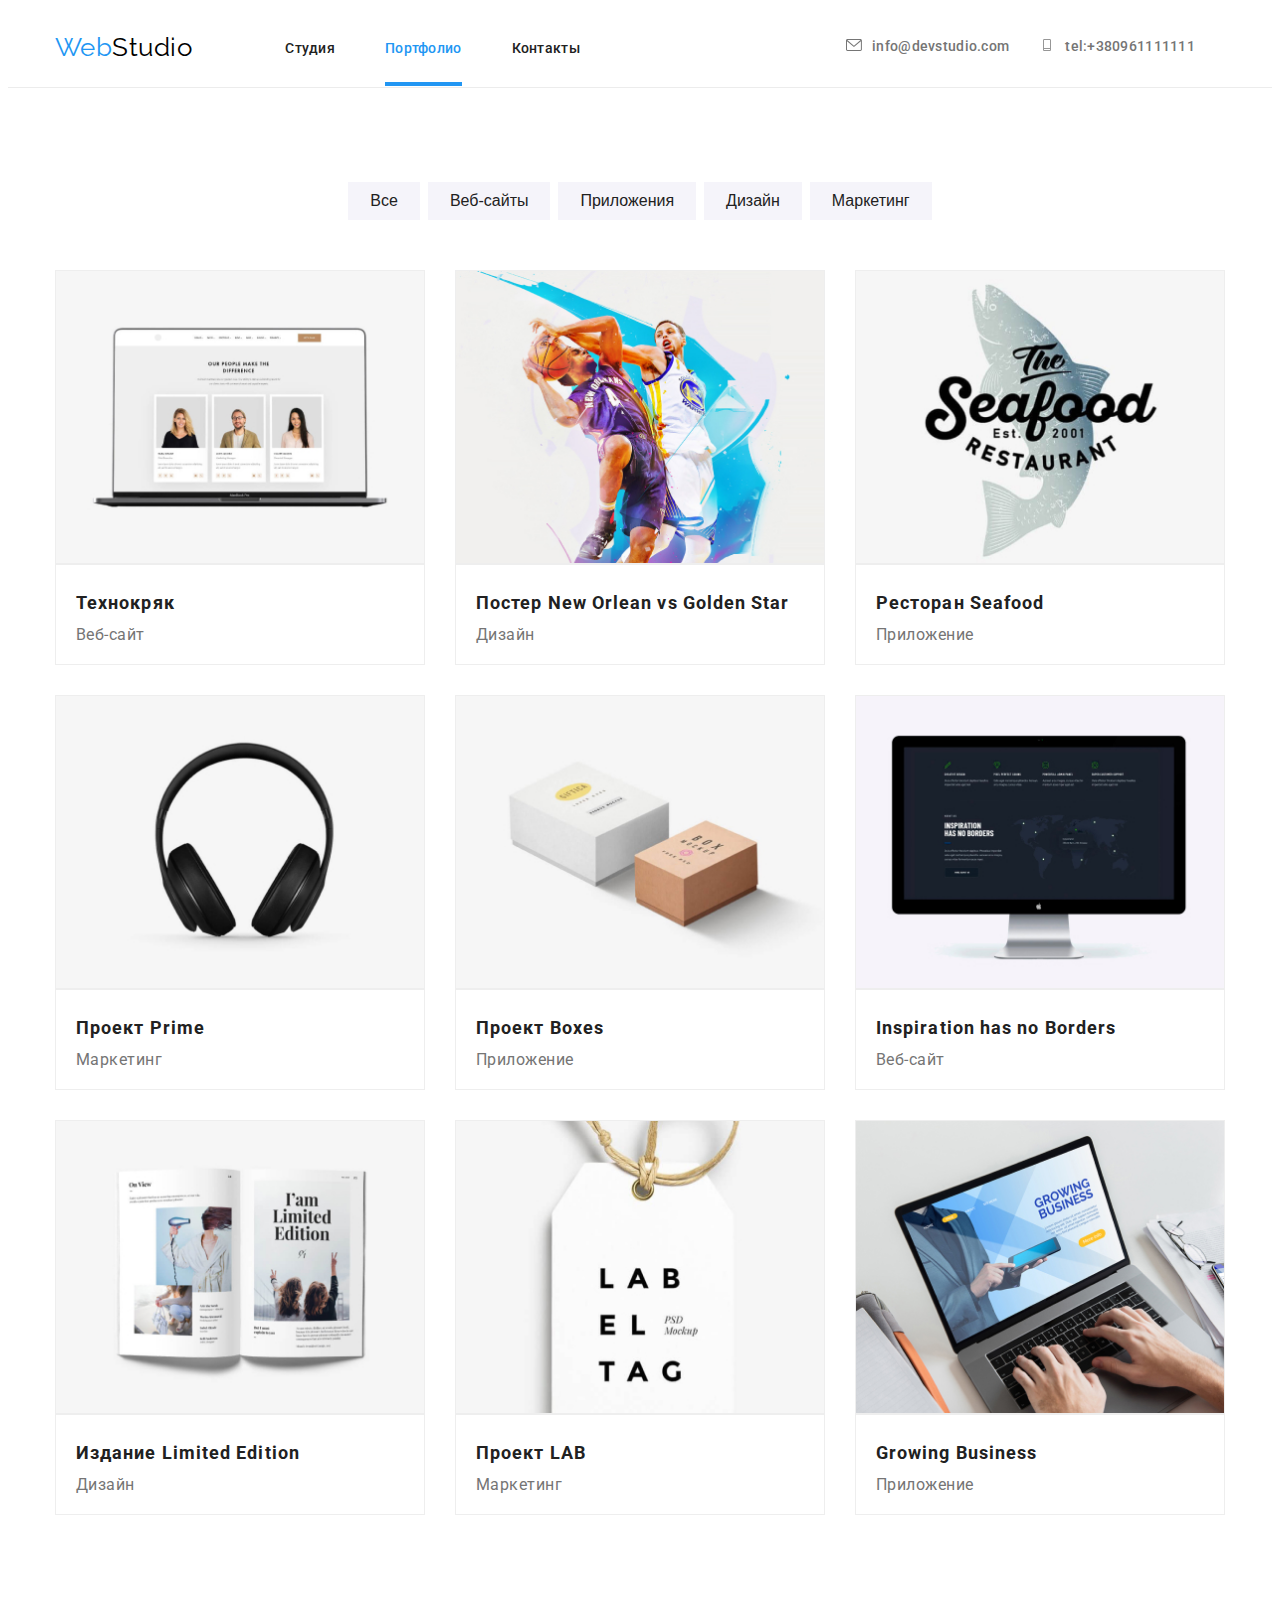
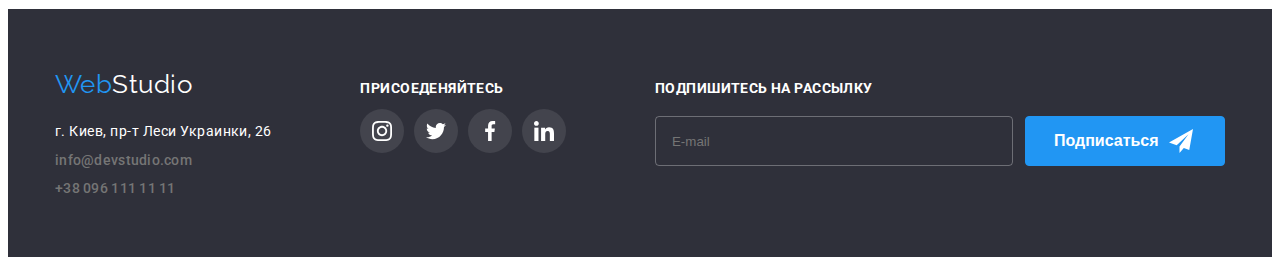
==== portfolio.html @ 486668b2 "1" ====
<!DOCTYPE html>
<html lang="en">
<head>
    <meta charset="UTF-8">
    <meta http-equiv="X-UA-Compatible" content="IE=edge">
    <meta name="viewport" content="width=device-width, initial-scale=1.0">
    <title>Document</title>
    <link href="https://fonts.googleapis.com/css2?family=Raleway:wght@700&family=Roboto:wght@400;500;700;900&display=swap" rel="stylesheet">
    <link rel="stylesheet" href="https://cdnjs.cloudflare.com/ajax/libs/modern-normalize/1.0.0/modern-normalize.min.css"
        integrity="sha512-ISS7cAi1PEhQ8jnbJpJZMd29NlhNj4AWYyLOSp2CE/CsHxTCu+r+t0D2yoJudVrd0/8fTVPUVDzY5Tvli75u/g=="
        crossorigin="anonymous" referrerpolicy="no-referrer"/>
    <link rel="stylesheet" href="./css/style.css">
    
</head>

<body>
    <!-- Шапка -->
    <header class="navigation border">
        <div class="container header-container">
            <nav class="menu-nav">
                <a href="" class="logo"><span class="logo-color">Web</span>Studio</a>
                <!-- Навигация сайта -->
                <ul class="site-nav">
                    <li class="menu-item"><a href="./index.html" class="menu-link ">Студия</a></li>
                    <li class="menu-item"><a href="" class="menu-link current">Портфолио</a></li>
                    <li class="menu-item"><a href="" class="menu-link">Контакты</a></li>
                </ul>
            </nav>
            <!-- Раздел Контактов -->
                <ul class="contacts">
                    <li class="contacts-list-item">
                        <a href="mailto:info@devstudio." class="contacts-list-link">
                            <svg class="contacts-list-icon">
                                <use href="./images/sprite.svg#icon-envelope"></use>
                            </svg>info@devstudio.com
                        </a>
                    </li>
                    <li class="contacts-list-item">
                        <a href="tel:+380961111111" class="contacts-list-link">
                            <svg class="contacts-list-icon">
                                <use href="./images/sprite.svg#icon-Vector"></use>
                            </svg>tel:+380961111111
                        </a>
                    </li>
                </ul>
        </div>
        
    </header>

<main>
    <!-- Фильтры -->
    <section class="portfolio">
        <div class="container">
            <ul class="btn-box">
                <li class="btn-item"><button class="button secondary" type="button">Все</button></li>
                <li class="btn-item"><button class="button secondary" type="button">Веб-сайты</button></li>
                <li class="btn-item"><button class="button secondary" type="button">Приложения</button></li>
                <li class="btn-item"><button class="button secondary" type="button">Дизайн</button></li>
                <li class="btn-item"><button class="button secondary" type="button">Маркетинг</button></li>
            </ul>

            <ul class="project">
                <li class="project-element">
                    <a href="#" class="project-list-link-wrapper">
                        <div class="project-list-img-wrapper">
                            <img class="project-img" src="./images/portfolio/screen.jpg" width="370" height="294" alt="Технокряк">
                            <p class="overlay">Технокряк это современная площадка распространения коронавируса. Компании используют эту платформу
                                для цифрового
                                шпионажа и атак на защищённые сервера конкурентов.</p>
                        </div>                        
                            </a>
                    <div class="portfolio-list">
                        <h3 class="project-list">Технокряк</h3>
                        <p class="filter">Веб-сайт</p>
                    </div>
                </li>

                <li class="project-element">
                    <a href="">
                        <img class="project-img" src="./images/portfolio/poster.jpg" width="370" height="294"
                            alt="Постер New Orlean vs Golden Star"></a>
                    <div class="portfolio-list">
                        <h3 class="project-list">Постер New Orlean vs Golden Star</h3>
                        <p class="filter">Дизайн</p>
                    </div>
                </li>

                <li class="project-element">
                    <a href="">
                        <img class="project-img" src="./images/portfolio/seafood.jpg" width="370" height="294"
                            alt="Ресторан Seafood"></a>
                    <div class="portfolio-list">
                        <h3 class="project-list">Ресторан Seafood</h3>
                        <p class="filter">Приложение</p>
                    </div>
                </li>

                <li class="project-element">
                    <a href="">
                        <img class="project-img" src="./images/portfolio/headphones.jpg" width="370" height="294"
                            alt="Проект Prime"></a>
                    <div class="portfolio-list">
                        <h3 class="project-list">Проект Prime</h3>
                        <p class="filter">Маркетинг</p>
                    </div>
                </li>

                <li class="project-element">
                    <a href="">
                        <img class="project-img" src="./images/portfolio/boxes.jpg" width="370" height="294"
                            alt="Проект Boxes"></a>
                    <div class="portfolio-list">
                        <h3 class="project-list">Проект Boxes</h3>
                        <p class="filter">Приложение</p>
                    </div>
                </li>

                <li class="project-element">
                    <a href="">
                        <img class="project-img" src="./images/portfolio/borders-screen.jpg" width="370" height="294"
                            alt="Inspiration has no Borders"></a>
                    <div class="portfolio-list">
                        <h3 class="project-list">Inspiration has no Borders</h3>
                        <p class="filter">Веб-сайт</p>
                    </div>
                </li>

                <li class="project-element">
                    <a href="">
                        <img class="project-img" src="./images/portfolio/book.jpg" width="370" height="294"
                            alt="Издание Limited Edition"></a>
                    <div class="portfolio-list">
                        <h3 class="project-list">Издание Limited Edition</h3>
                        <p class="filter">Дизайн</p>
                    </div>
                </li>

                <li class="project-element">
                    <a href="">
                        <img class="project-img" src="./images/portfolio/label-tag.jpg" width="370" height="294"
                            alt="Проект LAB"></a>
                    <div class="portfolio-list">
                        <h3 class="project-list">Проект LAB</h3>
                        <p class="filter">Маркетинг</p>
                    </div>
                </li>

                <li class="project-element">
                    <a href="">
                        <img class="project-img" src="./images/portfolio/notebook.jpg" width="370" height="294"
                            alt="Growing Business"></a>
                    <div class="portfolio-list">
                        <h3 class="project-list">Growing Business</h3>
                        <p class="filter">Приложение</p>
                    </div>
                </li>

            </ul>
        </div>
    </section>
</main>

    <!-- Футер -->
    <footer class="bgc-footer">
        <div class="container soc-footer">
            <div left-footer>
                <a href="" class="logo-footer"><span class="logo-color">Web</span>Studio</a>
                <address class="adress">г. Киев, пр-т Леси Украинки, 26</address>
                <ul>
                    <li><a class="footer-mail" href="mailto:info@devstudio.com">info@devstudio.com</a></li>
                    <li><a class="footer-tel" href="tel:+380961111111">+38 096 111 11 11</a></li>
                </ul>
            </div>
    
            <div class="right-footer">
                <h3 class="footer-social">Присоеденяйтесь</h3>
                <ul class="footer-list">
                    <li class="footer-list-item">
                        <a href="" class="footer-list-link">
                            <svg class="footer-list-icon">
                                <use href="./images/sprite.svg#icon-instagram-2"></use>
                            </svg>
                        </a>
                    </li>
                    <li class="footer-list-item">
                        <a href="" class="footer-list-link">
                            <svg class="footer-list-icon">
                                <use href="./images/sprite.svg#icon-twitter-1"></use>
                            </svg>
                        </a>
                    </li>
                    <li class="footer-list-item">
                        <a href="" class="footer-list-link">
                            <svg class="footer-list-icon">
                                <use href="./images/sprite.svg#icon-facebook-1"></use>
                            </svg>
                        </a>
                    </li>
                    <li class="footer-list-item">
                        <a href="" class="footer-list-link">
                            <svg class="footer-list-icon">
                                <use href="./images/sprite.svg#icon-linkedin-1"></use>
                            </svg>
                        </a>
                    </li>
                </ul>
            </div>
            <div class="subscribe">
                <p class="subscribe-title">Подпишитесь на рассылку</p>
                <form class="subscribe-form">
                    <label for="">
                        <input class="subscribe-mail-field" type="email" name="email" placeholder="E-mail" />
                    </label>
                    <button class="subscribe-mail-button" type="submit">
                        <span class="subscribe-mail-button-text">Подписаться</span><svg class="subscribe-mail-button-ico" width="24"
                            height="24">
                            <use href="./images/sprite.svg#icon-twitter"></use>
                        </svg>
                    </button>
                </form>
            </div>
        </div>
    </footer>

</body>

</html>
---- css/style.css ----
:root {
  --primary-text-color: #757575;
  --title-text-color: #212121;
  --accent-color: #2196f3;
  --primary-white-color: #ffffff;
  --primary-bgc-color: #f5f4fa;
  --dark-bg-color: #2f303a;
}
/* вторичный цвет боди #F5F4FA */

*,
*:before,
*:after {
  box-sizing: border-box;
}

h1,
h2,
h3,
h4,
h5,
h6,
p {
  margin-top: 0;
  margin-bottom: 0;
}

body {
  background-color: #ffffff;
  color: var(--primary-text-color);
  font-family: roboto, sans-serif;
  letter-spacing: 0.03em;
}
ul {
  list-style: none;
  margin-top: 0;
  margin-bottom: 0;
  padding-left: 0;
}

img {
  display: block;
}

.visually-hidden {
  position: absolute !important;
  clip: rect(1px 1px 1px 1px);
  clip: rect(1px 1px 1px 1px);
  padding: 0 !important;
  border: 0 !important;
  height: 0 !important;
  width: 0 !important;
  overflow: hidden;
}

.list {
  list-style: none;
}

.container {
  width: 1200px;
  margin: 0 auto;
  padding-left: 15px;
  padding-right: 15px;
}

/* ==========L O G O========== */
.logo {
  color: #000000;
  font-family: raleway, cursive;
  font-size: 26px;
  line-height: 1.19;
  text-decoration: none;
  margin-right: 93px;
}
.logo-color {
  color: var(--accent-color);
}

/* ==========SITE - NAV========== */
.site-nav .menu-link {
  color: var(--title-text-color);
  font-weight: 500;
  font-size: 14px;
  line-height: 1.14;
  letter-spacing: 0.02em;
  text-decoration: none;
  transition: color 250ms linear;
}
.site-nav .menu-link.current {
  color: var(--accent-color);
  position: relative;
}
.site-nav .menu-link.current:before {
  content: "";
  position: absolute;
  width: 100%;
  height: 4px;
  background-color: var(--accent-color);
  bottom: -30px;
}

.navigation {
  padding-top: 24px;
  padding-bottom: 24px;
}
.header-container {
  display: flex;
  align-items: center;
}

.menu-nav {
  display: flex;
  align-items: center;
}

.menu-item:not(:last-child) {
  margin-right: 50px;
}

.site-nav {
  display: flex;
  align-items: center;
}

.site-nav .menu-link:hover,
.site-nav .menu-link:focus,
.site-nav .menu-link:active {
  color: var(--accent-color);
  letter-spacing: 0.02em;
}

.site-nav .menu-link.current {
  color: var(--accent-color);
}

/* ==========C O N T A C T S - l I S T========== */
.contacts {
  display: flex;
  margin-left: auto;
}
.border {
  border-bottom: 1px solid #ececec;
}

.contacts-list-icon {
  width: 16px;
  height: 12px;
  fill: #757575;
  margin-right: 10px;
}
.contacts-list-item {
  display: flex;
  margin-right: 30px;
}

.contacts-list-link {
  color: var(--primary-text-color);
  font-weight: 500;
  font-size: 14px;
  line-height: 1.14;
  letter-spacing: 0.02em;
  text-decoration: none;
  justify-content: center;
  align-items: center;
  transition: color 250ms linear;
}

.contacts-list-link:hover,
.contacts-list-link:focus {
  color: var(--accent-color);
}

.contacts-list-link:hover .contacts-list-icon,
.contacts-list-link:focus .contacts-list-icon {
  fill: var(--accent-color);
}

.header-tel {
  color: var(--primary-text-color);
  font-weight: 500;
  font-size: 14px;
  line-height: 1.14;
  letter-spacing: 0.02em;
  text-decoration: none;
}

.header-mail {
  color: var(--primary-text-color);
  font-weight: 500;
  font-size: 14px;
  line-height: 1.14;
  letter-spacing: 0.02em;
  margin-right: 50px;
  text-decoration: none;
}

.header-mail:hover,
.header-mail:focus {
  color: var(--accent-color);
}

.header-tel:hover,
.header-tel:focus {
  color: var(--accent-color);
}

/* ==========H E R O========== */
.hero {
  background-color: #2f303a;
  background-image: linear-gradient(
      rgba(47, 48, 58, 0.4),
      rgba(47, 48, 58, 0.4)
    ),
    url(../images/hero.jpg);
  background-repeat: no-repeat;
  background-position: center;
  padding-top: 200px;
  padding-bottom: 200px;
}

.hero-title {
  color: var(--primary-white-color);
  font-style: normal;
  font-weight: 900;
  font-size: 44px;
  line-height: 1.36;
  text-align: center;
  letter-spacing: 0.06em;
  text-transform: uppercase;
  width: 696px;
  align-items: center;
  margin: 0 auto;
}

/* ==========FEATURES - LIST========== */
.features-item {
  color: var(--title-text-color);
  font-weight: 700;
  font-size: 14px;
  line-height: 1.14;
  text-transform: uppercase;
}
.features {
  padding-top: 94px;
  padding-bottom: 94px;
}
.features-p {
  font-style: normal;
  font-weight: normal;
  font-size: 14px;
  line-height: 24px;
  width: 270px;
  height: 75px;
  padding-top: 10px;
}

.features-list-icon {
  width: 70px;
  height: 70px;
}
.features-bgc {
  width: 100%;
  height: 120px;
  background-color: #f5f4fa;
  display: flex;
  justify-content: center;
  align-items: center;
  margin-bottom: 30px;
}

.features-list {
  display: flex;
  flex-wrap: wrap;
}
.features-list .item {
  width: 270px;
}

.features-list .item:not(:last-child) {
  margin-right: 30px;
}

/* ==========SECTION - TITLE========== */
.section-title {
  color: var(--title-text-color);
  font-weight: bold;
  font-size: 36px;
  line-height: 1.16;
  text-align: center;
  margin-bottom: 50px;
}
.section {
  padding-bottom: 94px;
}

.img-item {
  display: flex;
  flex-wrap: wrap;
}

.img-list:not(:last-child) {
  margin-right: 30px;
}

.section-overlay {
  position: absolute;
  bottom: 0;
  left: 0;
  width: 100%;
  height: 70px;
  font-weight: bold;
  font-size: 14px;
  line-height: 16px;
  text-align: center;
  letter-spacing: 0.03em;
  text-transform: uppercase;
  background-color: rgba(47, 48, 58, 0.8);
  color: var(--primary-white-color);
  display: flex;
  align-items: center;
  justify-content: center;
}
.activity-list-item {
  position: relative;
  display: flex;
  flex-wrap: wrap;
}
.activity-list-item:not(:last-child) {
  margin-right: 30px;
}

/* ==========TEAM - LIST========== */
.team-list {
  color: var(--title-text-color);
  font-weight: 500;
  font-size: 16px;
  line-height: 1.2;
  text-align: center;
  margin-top: 30px;
  margin-bottom: 10px;
}
.team-list-bgc {
  display: block;
  background-color: #fff;
  border: solid 1px var(--primary-white-color);
  width: 270px;
  padding: 0 auto;
  box-shadow: 0px 1px 3px rgba(0, 0, 0, 0.12), 0px 1px 1px rgba(0, 0, 0, 0.14),
    0px 2px 1px rgba(0, 0, 0, 0.2);
}

.team-works {
  background-color: #f5f4fa;
  padding-top: 94px;
  padding-bottom: 94px;
}

.social-list {
  display: flex;
  justify-content: space-between;
  max-width: 206px;
  margin-left: 32px;
  margin-right: 32px;
  margin-bottom: 30px;
}
.social-list-link {
  display: flex;
  justify-content: center;
  align-items: center;
  width: 44px;
  height: 44px;
  border-radius: 50%;
  background-color: #fff;
  transition: background-color 250ms linear, color 250ms linear;
}
.social-list-link:hover,
.social-list-link:focus {
  background-color: var(--accent-color);
}
.social-list-link:hover .social-list-icon,
.social-list-link:focus .social-list-icon {
  fill: var(--primary-white-color);
}

.social-list-icon {
  width: 20px;
  height: 20px;
  fill: #afb1b8;
  transition: fill 250ms linear;
}

.section-item {
  display: flex;
  flex-wrap: wrap;
}
.section-img:not(:last-child) {
  margin-right: 30px;
}

.team-list .specialty {
  font-weight: 400;
  font-size: 16px;
  line-height: 1.2;
}
.specialty {
  text-align: center;
  margin-bottom: 16px;
}

/* ==========PROJECT-LIST========== */

.project-list {
  color: var(--title-text-color);
  font-weight: 700;
  font-size: 18px;
  line-height: 2;
  letter-spacing: 0.06em;
  margin-bottom: 4px;
}

.overlay {
  position: absolute;
  top: 0;
  left: 0;
  width: 100%;
  height: 100%;
  font-size: 18px;
  line-height: 28px;
  letter-spacing: 0.03em;
  overflow: auto;
  transform: translateY(100%);
  padding-top: 63px;
  padding-bottom: 63px;
  padding-left: 24px;
  padding-right: 24px;
  background-color: rgba(33, 150, 243, 0.9);
  color: var(--primary-white-color);

  transition: transform 250ms linear;
}

.project-list-img-wrapper {
  position: relative;
  overflow: hidden;
}
.project-list-link-wrapper:hover .overlay,
.project-list-link-wrapper:focus .overlay {
  transform: translateY(0%);
}

.portfolio {
  padding-top: 94px;
  padding-bottom: 94px;
}

.portfolio-list {
  padding: 20px;
  border: solid 1px #eeeeee;
}

.project {
  display: flex;
  flex-wrap: wrap;
  margin-top: -30px;
}
.project-img {
  background: #ffffff;
  border: 1px solid #eeeeee;
  box-sizing: border-box;
}

.project-img:hover,
.project-img:focus {
  box-shadow: 0px 1px 1px rgba(0, 0, 0, 0.12), 0px 4px 4px rgba(0, 0, 0, 0.06),
    1px 4px 6px rgba(0, 0, 0, 0.16);
}

.project-element {
  width: 370px;
  margin-right: 30px;
  margin-top: 30px;
}
.project-element:nth-child(3n) {
  margin-right: 0;
}

/* ==========B U T T O N========== */

.button.primary {
  color: var(--primary-white-color);
  background-color: var(--accent-color);
  font-weight: 700;
  font-size: 16px;
  line-height: 1.87;
  letter-spacing: 0.06em;
  width: 200px;
  height: 50px;
  margin-top: 30px;
  margin-left: 500px;
}
.button.secondary {
  color: var(--title-text-color);
  background-color: #f5f4fa;
  font-weight: 500;
  font-size: 16px;
  line-height: 1.62;
  border: solid 0;
  padding-top: 6px;
  padding-bottom: 6px;
  padding-right: 22px;
  padding-left: 22px;
}
.btn-box {
  display: flex;
  justify-content: center;
  margin-bottom: 50px;
}
.btn-item:not(:last-child) {
  margin-right: 8px;
}

.button.secondary:hover,
.button.secondary:focus {
  background-color: var(--accent-color);
  color: var(--primary-white-color);
}
button {
  cursor: pointer;
}
/* ==========A D R E S S========== */
.adress {
  color: #ffffff;
  font-family: Roboto;
  font-style: normal;
  font-weight: 400;
  font-size: 14px;
  line-height: 1.71;
  margin-top: 20px;
  margin-bottom: 9px;
}

/* ==========ПОСТОЯННЫЕ КЛИЕНТЫ========== */
.customers {
  padding-top: 94px;
  padding-bottom: 94px;
}
.customers-list-icon {
  width: 106px;
  height: 60px;
  fill: #afb1b8;
}
.customers-list-link:hover .customers-list-icon,
.customers-list-link:focus .customers-list-icon {
  fill: var(--accent-color);
}
.customers-list-link:hover {
  border-color: var(--accent-color);
}

.customers-list {
  display: flex;
}

.customers-list-link {
  display: flex;
  width: 170px;
  height: 92px;
  border: solid 1px #afb1b8;
  align-items: center;
  justify-content: center;
  margin-right: 30px;
  transition: color 250ms linear;
}

/* ==========F O O T E R========== */
.bgc-footer {
  background-color: #2f303a;
  padding-top: 60px;
  padding-bottom: 60px;
}
.footer-mail {
  color: var(--primary-text-color);
  font-weight: 500;
  font-size: 14px;
  line-height: 1.14;
  letter-spacing: 0.02em;
  display: block;
  padding-bottom: 9px;
  text-decoration: none;
}
.footer-tel {
  color: var(--primary-text-color);
  font-weight: 500;
  font-size: 14px;
  line-height: 1.14;
  letter-spacing: 0.02em;
  text-decoration: none;
}

.logo-footer {
  color: var(--primary-white-color);
  font-family: raleway, cursive;
  font-size: 26px;
  line-height: 1.19;
  text-decoration: none;
  display: block;
}

.footer-list {
  display: flex;
  justify-content: space-between;
  max-width: 206px;
}
.footer-list-icon {
  width: 20px;
  height: 20px;
  fill: #ffffff;
}

.footer-list-link {
  display: flex;
  justify-content: center;
  align-items: center;
  width: 44px;
  height: 44px;
  border-radius: 50%;
  background-color: #43444d;
}
.footer-social {
  color: var(--primary-white-color);
  font-size: 14px;
  line-height: 1.14px;
  letter-spacing: 0.03em;
  text-transform: uppercase;
  padding-bottom: 20px;
}
.soc-footer.container {
  display: flex;
  align-items: baseline;
  justify-content: space-between;
}

.footer-list-link:hover,
.footer-list-link:focus {
  background-color: var(--accent-color);
}

.footer-list-link:hover .footer-list-icon,
.footer-list-link:focus .footer-list-icon {
  fill: var(--primary-white-color);
}

.right-footer {
  width: 206px;
  height: 80px;
  display: block;
  justify-content: center;
  align-items: center;
}
/* ==========RIGHT RIGHT FOOTER========== */
.subscribe-title {
  text-transform: uppercase;
  margin-bottom: 20px;
  font-weight: bold;
  color: var(--primary-white-color);
  font-size: 14px;
  line-height: 1.17;
  letter-spacing: 0.03em;
}

.subscribe-form {
  display: flex;
}

.subscribe-mail-field {
  background-color: transparent;
  padding: 15px 16px;
  width: 358px;
  height: 50px;
  outline: none;
  border: 1px solid rgba(255, 255, 255, 0.3);
  border-radius: 4px;
  color: rgba(255, 255, 255, 0.6);
  margin-right: 12px;
}

.subscribe-mail-button {
  width: 200px;
  height: 50px;
  background-color: var(--accent-color);
  border: 1px solid var(--accent-color);
  border-radius: 4px;
  color: var(--primary-white-color);
  font-weight: bold;
  padding: 0;
  line-height: 1.87;
  font-size: 16px;
  display: flex;
  padding: 10px 28px;
  align-items: center;
  cursor: pointer;

  transition: box-shadow 250ms var(--cubic);

  &:hover {
    box-shadow: 0px 4px 4px rgba(0, 0, 0, 0.15);
  }
}

.subscribe-mail-button-ico {
  margin-left: 10px;
}
/* ==========BACKDROP========== */
.backdrop {
  position: fixed;
  top: 0;
  left: 0;
  z-index: 100;
  width: 100vw;
  height: 100vh;
  background-color: rgba(0, 0, 0, 0.2);
  transition: opacity 500ms linear, visibility 500ms linear;
}
.modal {
  position: absolute;
  top: 50%;
  left: 50%;
  transform: translate(-50%, -50%);
  width: 528px;
  min-height: 581px;
  background-color: var(--primary-white-color);
  padding: 40px;
}
.modal-close-btn {
  position: absolute;
  top: 8px;
  right: 8px;
  width: 30px;
  height: 30px;
  border-radius: 50%;
  border: 1px solid rgba(0, 0, 0, 0.1);
  background-color: transparent;
  cursor: pointer;
  padding: 0;
}
.modal-close-btn:hover {
  fill: var(--accent-color);
}

.button-list-icon {
  width: 18px;
  height: 18px;
  color: #000000;
}
.is-hidden {
  opacity: 0;
  visibility: hidden;
  pointer-events: none;
}
/* ==========MODAL FORM========== */
.modal-form {
  display: flex;
  flex-direction: column;
}
.modal-form-head {
  font-size: 20px;
  font-weight: 700;
  text-align: center;
  margin-bottom: 12px;
  color: var(--title-text-color);
}
.modal-form-field {
  font-weight: 400;
  font-size: 12px;
  margin-top: 10px;
}
.modal-form-input-wrapper {
  position: relative;
  display: block;
  margin-top: 4px;
}

.modal-form-input {
  width: 448px;
  height: 40px;
  border: 1px solid rgba(33, 33, 33, 0.2);
  border-radius: 4px;
  padding-left: 42px;
  transition: border-color 250ms cubic-bezier(0.4, 0, 0.2, 1);
  cursor: pointer;
}
.modal-form-input:focus {
  outline: none;
  border-color: var(--accent-color);
}
.modal-form-input:focus + .modal-form-icon {
  fill: var(--accent-color);
}

.modal-form-icon {
  position: absolute;
  top: 50%;
  left: 12px;
  transform: translateY(-50%);
  display: block;
  width: 18px;
  height: 18px;
  background-color: transparent;
  transition: fill 250ms cubic-bezier(0.4, 0, 0.2, 1);
}
.modal-form-message {
  width: 448px;
  height: 120px;
  resize: none;
  padding: 15px;
  border: 1px solid rgba(33, 33, 33, 0.2);
  border-radius: 4px;
  margin-top: 4px;
  transition: border-color 250ms cubic-bezier(0.4, 0, 0.2, 1);
}
.modal-form-message::placeholder {
  color: rgba(117, 117, 117, 0.5);
}
.modal-form-message:focus {
  outline: none;
  border-color: var(--accent-color);
}
.modal-form-checkbox-desc {
  font-weight: 400;
  font-size: 14px;
  display: flex;
  margin-top: 20px;
}

.modal-form-checkbox-desc::before {
  display: block;
  content: "";
  width: 16px;
  height: 15px;
  border: 1px solid var(--title-text-color);
  border-radius: 4px;
  cursor: pointer;
  display: flex;
  margin-right: 8px;
}
.modal-form-check:checked + .modal-form-checkbox-desc::before {
  background-color: #2196f3;
  background-image: url("../images/check.svg");
  background-size: contain;
  border-color: #2196f3;
}
.modal-form-checkbox-link {
  color: #2196f3;
}
.modal-form-btn {
  color: var(--primary-white-color);
  background-color: var(--accent-color);
  font-weight: 700;
  font-size: 16px;
  line-height: 1.87;
  letter-spacing: 0.06em;
  width: 200px;
  height: 50px;
  border: none;
  border-radius: 4px;
  margin-top: 30px;
  margin-left: 154px;
}
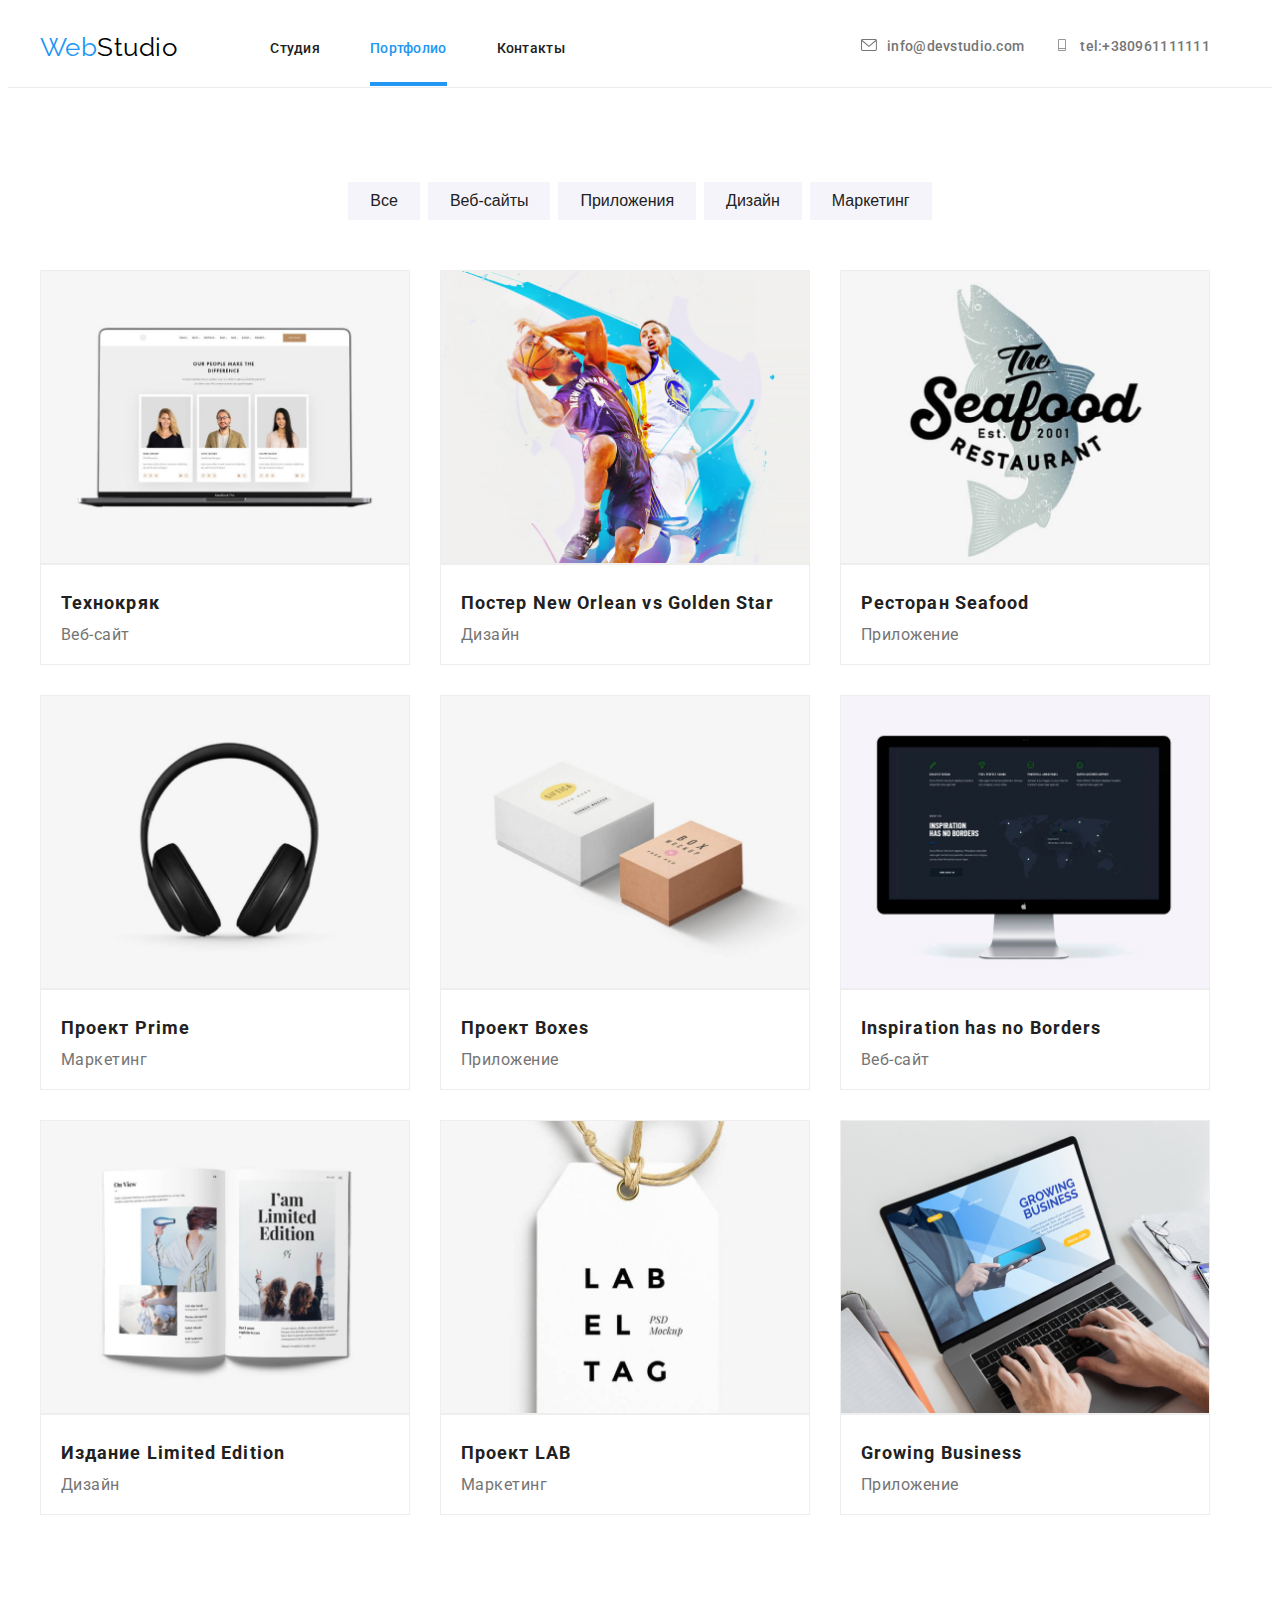
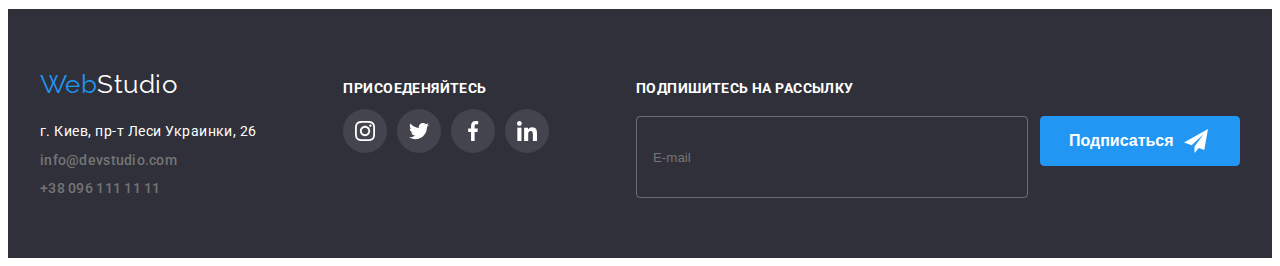
==== commit dc6d8c30: "234" ====
--- a/portfolio.html
+++ b/portfolio.html
@@ -15,29 +15,29 @@
 
 <body>
     <!-- Шапка -->
-    <header class="navigation border">
+    <header class="header border">
         <div class="container header-container">
-            <nav class="menu-nav">
-                <a href="" class="logo"><span class="logo-color">Web</span>Studio</a>
+            <nav class="header__nav">
+                <a href="" class="logo header__logo"><span class="logo__part">Web</span>Studio</a>
                 <!-- Навигация сайта -->
-                <ul class="site-nav">
-                    <li class="menu-item"><a href="./index.html" class="menu-link ">Студия</a></li>
-                    <li class="menu-item"><a href="" class="menu-link current">Портфолио</a></li>
-                    <li class="menu-item"><a href="" class="menu-link">Контакты</a></li>
+                <ul class="menu list">
+                    <li class="menu__item"><a href="./index.html" class="menu__link">Студия</a></li>
+                    <li class="menu__item"><a href="" class="menu__link current">Портфолио</a></li>
+                    <li class="menu__item"><a href="" class="menu__link">Контакты</a></li>
                 </ul>
             </nav>
             <!-- Раздел Контактов -->
                 <ul class="contacts">
-                    <li class="contacts-list-item">
-                        <a href="mailto:info@devstudio." class="contacts-list-link">
-                            <svg class="contacts-list-icon">
+                    <li class="contacts__item">
+                        <a href="mailto:info@devstudio." class="contacts__link">
+                            <svg class="contacts__icon">
                                 <use href="./images/sprite.svg#icon-envelope"></use>
                             </svg>info@devstudio.com
                         </a>
                     </li>
-                    <li class="contacts-list-item">
-                        <a href="tel:+380961111111" class="contacts-list-link">
-                            <svg class="contacts-list-icon">
+                    <li class="contacts__item">
+                        <a href="tel:+380961111111" class="contacts__link">
+                            <svg class="contacts__icon">
                                 <use href="./images/sprite.svg#icon-Vector"></use>
                             </svg>tel:+380961111111
                         </a>
@@ -59,99 +59,99 @@
                 <li class="btn-item"><button class="button secondary" type="button">Маркетинг</button></li>
             </ul>
 
-            <ul class="project">
-                <li class="project-element">
-                    <a href="#" class="project-list-link-wrapper">
-                        <div class="project-list-img-wrapper">
-                            <img class="project-img" src="./images/portfolio/screen.jpg" width="370" height="294" alt="Технокряк">
-                            <p class="overlay">Технокряк это современная площадка распространения коронавируса. Компании используют эту платформу
+            <ul class="portfolio__project">
+                <li class="portfolio__project-element">
+                    <a href="#" class="portfolio__project-list-link-wrapper">
+                        <div class="portfolio__project-list-img-wrapper">
+                            <img class="portfolio__project-img" src="./images/portfolio/screen.jpg" width="370" height="294" alt="Технокряк">
+                            <p class="portfolio__overlay">Технокряк это современная площадка распространения коронавируса. Компании используют эту платформу
                                 для цифрового
                                 шпионажа и атак на защищённые сервера конкурентов.</p>
                         </div>                        
                             </a>
-                    <div class="portfolio-list">
-                        <h3 class="project-list">Технокряк</h3>
-                        <p class="filter">Веб-сайт</p>
-                    </div>
-                </li>
-
-                <li class="project-element">
-                    <a href="">
-                        <img class="project-img" src="./images/portfolio/poster.jpg" width="370" height="294"
+                    <div class="portfolio__list">
+                        <h3 class="portfolio__project-list">Технокряк</h3>
+                        <p class="portfolio__filter">Веб-сайт</p>
+                    </div>
+                </li>
+
+                <li class="portfolio__project-element">
+                    <a href="">
+                        <img class="portfolio__project-img" src="./images/portfolio/poster.jpg" width="370" height="294"
                             alt="Постер New Orlean vs Golden Star"></a>
-                    <div class="portfolio-list">
-                        <h3 class="project-list">Постер New Orlean vs Golden Star</h3>
-                        <p class="filter">Дизайн</p>
-                    </div>
-                </li>
-
-                <li class="project-element">
-                    <a href="">
-                        <img class="project-img" src="./images/portfolio/seafood.jpg" width="370" height="294"
+                    <div class="portfolio__list">
+                        <h3 class="portfolio__project-list">Постер New Orlean vs Golden Star</h3>
+                        <p class="portfolio__filter">Дизайн</p>
+                    </div>
+                </li>
+
+                <li class="portfolio__project-element">
+                    <a href="">
+                        <img class="portfolio__project-img" src="./images/portfolio/seafood.jpg" width="370" height="294"
                             alt="Ресторан Seafood"></a>
-                    <div class="portfolio-list">
-                        <h3 class="project-list">Ресторан Seafood</h3>
-                        <p class="filter">Приложение</p>
-                    </div>
-                </li>
-
-                <li class="project-element">
-                    <a href="">
-                        <img class="project-img" src="./images/portfolio/headphones.jpg" width="370" height="294"
+                    <div class="portfolio__list">
+                        <h3 class="portfolio__project-list">Ресторан Seafood</h3>
+                        <p class="portfolio__filter">Приложение</p>
+                    </div>
+                </li>
+
+                <li class="portfolio__project-element">
+                    <a href="">
+                        <img class="portfolio__project-img" src="./images/portfolio/headphones.jpg" width="370" height="294"
                             alt="Проект Prime"></a>
-                    <div class="portfolio-list">
-                        <h3 class="project-list">Проект Prime</h3>
-                        <p class="filter">Маркетинг</p>
-                    </div>
-                </li>
-
-                <li class="project-element">
-                    <a href="">
-                        <img class="project-img" src="./images/portfolio/boxes.jpg" width="370" height="294"
+                    <div class="portfolio__list">
+                        <h3 class="portfolio__project-list">Проект Prime</h3>
+                        <p class="portfolio__filter">Маркетинг</p>
+                    </div>
+                </li>
+
+                <li class="portfolio__project-element">
+                    <a href="">
+                        <img class="portfolio__project-img" src="./images/portfolio/boxes.jpg" width="370" height="294"
                             alt="Проект Boxes"></a>
-                    <div class="portfolio-list">
-                        <h3 class="project-list">Проект Boxes</h3>
-                        <p class="filter">Приложение</p>
-                    </div>
-                </li>
-
-                <li class="project-element">
-                    <a href="">
-                        <img class="project-img" src="./images/portfolio/borders-screen.jpg" width="370" height="294"
+                    <div class="portfolio__list">
+                        <h3 class="portfolio__project-list">Проект Boxes</h3>
+                        <p class="portfolio__filter">Приложение</p>
+                    </div>
+                </li>
+
+                <li class="portfolio__project-element">
+                    <a href="">
+                        <img class="portfolio__project-img" src="./images/portfolio/borders-screen.jpg" width="370" height="294"
                             alt="Inspiration has no Borders"></a>
-                    <div class="portfolio-list">
-                        <h3 class="project-list">Inspiration has no Borders</h3>
-                        <p class="filter">Веб-сайт</p>
-                    </div>
-                </li>
-
-                <li class="project-element">
-                    <a href="">
-                        <img class="project-img" src="./images/portfolio/book.jpg" width="370" height="294"
+                    <div class="portfolio__list">
+                        <h3 class="portfolio__project-list">Inspiration has no Borders</h3>
+                        <p class="portfolio__filter">Веб-сайт</p>
+                    </div>
+                </li>
+
+                <li class="portfolio__project-element">
+                    <a href="">
+                        <img class="portfolio__project-img" src="./images/portfolio/book.jpg" width="370" height="294"
                             alt="Издание Limited Edition"></a>
-                    <div class="portfolio-list">
-                        <h3 class="project-list">Издание Limited Edition</h3>
-                        <p class="filter">Дизайн</p>
-                    </div>
-                </li>
-
-                <li class="project-element">
-                    <a href="">
-                        <img class="project-img" src="./images/portfolio/label-tag.jpg" width="370" height="294"
+                    <div class="portfolio__list">
+                        <h3 class="portfolio__project-list">Издание Limited Edition</h3>
+                        <p class="portfolio__filter">Дизайн</p>
+                    </div>
+                </li>
+
+                <li class="portfolio__project-element">
+                    <a href="">
+                        <img class="portfolio__project-img" src="./images/portfolio/label-tag.jpg" width="370" height="294"
                             alt="Проект LAB"></a>
-                    <div class="portfolio-list">
-                        <h3 class="project-list">Проект LAB</h3>
-                        <p class="filter">Маркетинг</p>
-                    </div>
-                </li>
-
-                <li class="project-element">
-                    <a href="">
-                        <img class="project-img" src="./images/portfolio/notebook.jpg" width="370" height="294"
+                    <div class="portfolio__list">
+                        <h3 class="portfolio__project-list">Проект LAB</h3>
+                        <p class="portfolio__filter">Маркетинг</p>
+                    </div>
+                </li>
+
+                <li class="portfolio__project-element">
+                    <a href="">
+                        <img class="portfolio__project-img" src="./images/portfolio/notebook.jpg" width="370" height="294"
                             alt="Growing Business"></a>
-                    <div class="portfolio-list">
-                        <h3 class="project-list">Growing Business</h3>
-                        <p class="filter">Приложение</p>
+                    <div class="portfolio__list">
+                        <h3 class="portfolio__project-list">Growing Business</h3>
+                        <p class="portfolio__filter">Приложение</p>
                     </div>
                 </li>
 
@@ -161,44 +161,44 @@
 </main>
 
     <!-- Футер -->
-    <footer class="bgc-footer">
+    <footer class="footer">
         <div class="container soc-footer">
-            <div left-footer>
-                <a href="" class="logo-footer"><span class="logo-color">Web</span>Studio</a>
-                <address class="adress">г. Киев, пр-т Леси Украинки, 26</address>
+            <div class="footer__container">
+                <a href="" class="footer__logo"><span class="logo__part">Web</span>Studio</a>
+                <address class="footer__adress">г. Киев, пр-т Леси Украинки, 26</address>
                 <ul>
-                    <li><a class="footer-mail" href="mailto:info@devstudio.com">info@devstudio.com</a></li>
-                    <li><a class="footer-tel" href="tel:+380961111111">+38 096 111 11 11</a></li>
+                    <li><a class="footer__mail" href="mailto:info@devstudio.com">info@devstudio.com</a></li>
+                    <li><a class="footer__tel" href="tel:+380961111111">+38 096 111 11 11</a></li>
                 </ul>
             </div>
     
-            <div class="right-footer">
-                <h3 class="footer-social">Присоеденяйтесь</h3>
-                <ul class="footer-list">
-                    <li class="footer-list-item">
-                        <a href="" class="footer-list-link">
-                            <svg class="footer-list-icon">
+            <div class="footer__part">
+                <h3 class="footer__social">Присоеденяйтесь</h3>
+                <ul class="footer__list">
+                    <li class="footer__list-item">
+                        <a href="" class="footer__list-link">
+                            <svg class="footer__list-icon">
                                 <use href="./images/sprite.svg#icon-instagram-2"></use>
                             </svg>
                         </a>
                     </li>
-                    <li class="footer-list-item">
-                        <a href="" class="footer-list-link">
-                            <svg class="footer-list-icon">
+                    <li class="footer__list-item">
+                        <a href="" class="footer__list-link">
+                            <svg class="footer__list-icon">
                                 <use href="./images/sprite.svg#icon-twitter-1"></use>
                             </svg>
                         </a>
                     </li>
-                    <li class="footer-list-item">
-                        <a href="" class="footer-list-link">
-                            <svg class="footer-list-icon">
+                    <li class="footer__list-item">
+                        <a href="" class="footer__list-link">
+                            <svg class="footer__list-icon">
                                 <use href="./images/sprite.svg#icon-facebook-1"></use>
                             </svg>
                         </a>
                     </li>
-                    <li class="footer-list-item">
-                        <a href="" class="footer-list-link">
-                            <svg class="footer-list-icon">
+                    <li class="footer__list-item">
+                        <a href="" class="footer__list-link">
+                            <svg class="footer__list-icon">
                                 <use href="./images/sprite.svg#icon-linkedin-1"></use>
                             </svg>
                         </a>
@@ -206,14 +206,14 @@
                 </ul>
             </div>
             <div class="subscribe">
-                <p class="subscribe-title">Подпишитесь на рассылку</p>
-                <form class="subscribe-form">
+                <p class="subscribe__title">Подпишитесь на рассылку</p>
+                <form class="subscribe__form">
                     <label for="">
-                        <input class="subscribe-mail-field" type="email" name="email" placeholder="E-mail" />
+                        <input class="subscribe__mail-field" type="email" name="email" placeholder="E-mail" />
                     </label>
-                    <button class="subscribe-mail-button" type="submit">
-                        <span class="subscribe-mail-button-text">Подписаться</span><svg class="subscribe-mail-button-ico" width="24"
-                            height="24">
+                    <button class="subscribe__mail-button" type="submit">
+                        <span class="subscribe__mail-button-text">Подписаться</span><svg class="subscribe__mail-button-ico"
+                            width="24" height="24">
                             <use href="./images/sprite.svg#icon-twitter"></use>
                         </svg>
                     </button>
--- a/css/style.css
+++ b/css/style.css
@@ -7,11 +7,10 @@
   --dark-bg-color: #2f303a;
 }
 /* вторичный цвет боди #F5F4FA */
-
-*,
-*:before,
-*:after {
-  box-sizing: border-box;
+.is-hidden {
+  opacity: 0;
+  visibility: hidden;
+  pointer-events: none;
 }
 
 h1,
@@ -42,6 +41,10 @@
   display: block;
 }
 
+button {
+  cursor: pointer;
+}
+
 .visually-hidden {
   position: absolute !important;
   clip: rect(1px 1px 1px 1px);
@@ -63,9 +66,75 @@
   padding-left: 15px;
   padding-right: 15px;
 }
+.section-title {
+  color: var(--title-text-color);
+  font-weight: bold;
+  font-size: 36px;
+  line-height: 1.16;
+  text-align: center;
+  margin-bottom: 50px;
+}
+
+/* ==========HEADER========== */
+.header {
+  padding-top: 24px;
+  padding-bottom: 24px;
+}
+
+.menu__item .menu__link {
+  color: var(--title-text-color);
+  font-weight: 500;
+  font-size: 14px;
+  line-height: 1.14;
+  letter-spacing: 0.02em;
+  text-decoration: none;
+  transition: color 250ms linear;
+}
+.menu__item .menu__link.current {
+  color: var(--accent-color);
+  position: relative;
+}
+.menu__item .menu__link.current:before {
+  content: "";
+  position: absolute;
+  width: 100%;
+  height: 4px;
+  background-color: var(--accent-color);
+  bottom: -30px;
+}
+
+.header-container {
+  display: flex;
+  align-items: center;
+}
+
+.header__nav {
+  display: flex;
+  align-items: center;
+}
+
+.menu__item:not(:last-child) {
+  margin-right: 50px;
+}
+
+.menu {
+  display: flex;
+  align-items: center;
+}
+
+.menu .menu__link:hover,
+.menu .menu__link:focus,
+.menu .menu__link:active {
+  color: var(--accent-color);
+  letter-spacing: 0.02em;
+}
+
+.menu .menu__link.current {
+  color: var(--accent-color);
+}
 
 /* ==========L O G O========== */
-.logo {
+.header__logo {
   color: #000000;
   font-family: raleway, cursive;
   font-size: 26px;
@@ -73,67 +142,10 @@
   text-decoration: none;
   margin-right: 93px;
 }
-.logo-color {
+.logo__part {
   color: var(--accent-color);
 }
-
-/* ==========SITE - NAV========== */
-.site-nav .menu-link {
-  color: var(--title-text-color);
-  font-weight: 500;
-  font-size: 14px;
-  line-height: 1.14;
-  letter-spacing: 0.02em;
-  text-decoration: none;
-  transition: color 250ms linear;
-}
-.site-nav .menu-link.current {
-  color: var(--accent-color);
-  position: relative;
-}
-.site-nav .menu-link.current:before {
-  content: "";
-  position: absolute;
-  width: 100%;
-  height: 4px;
-  background-color: var(--accent-color);
-  bottom: -30px;
-}
-
-.navigation {
-  padding-top: 24px;
-  padding-bottom: 24px;
-}
-.header-container {
-  display: flex;
-  align-items: center;
-}
-
-.menu-nav {
-  display: flex;
-  align-items: center;
-}
-
-.menu-item:not(:last-child) {
-  margin-right: 50px;
-}
-
-.site-nav {
-  display: flex;
-  align-items: center;
-}
-
-.site-nav .menu-link:hover,
-.site-nav .menu-link:focus,
-.site-nav .menu-link:active {
-  color: var(--accent-color);
-  letter-spacing: 0.02em;
-}
-
-.site-nav .menu-link.current {
-  color: var(--accent-color);
-}
-
+/* ==========HEADER END========== */
 /* ==========C O N T A C T S - l I S T========== */
 .contacts {
   display: flex;
@@ -143,18 +155,18 @@
   border-bottom: 1px solid #ececec;
 }
 
-.contacts-list-icon {
+.contacts__icon {
   width: 16px;
   height: 12px;
   fill: #757575;
   margin-right: 10px;
 }
-.contacts-list-item {
+.contacts__item {
   display: flex;
   margin-right: 30px;
 }
 
-.contacts-list-link {
+.contacts__link {
   color: var(--primary-text-color);
   font-weight: 500;
   font-size: 14px;
@@ -166,45 +178,16 @@
   transition: color 250ms linear;
 }
 
-.contacts-list-link:hover,
-.contacts-list-link:focus {
+.contacts__link:hover,
+.contacts__link:focus {
   color: var(--accent-color);
 }
 
-.contacts-list-link:hover .contacts-list-icon,
-.contacts-list-link:focus .contacts-list-icon {
+.contacts__link:hover .contacts__icon,
+.contacts__link:focus .contacts__icon {
   fill: var(--accent-color);
 }
-
-.header-tel {
-  color: var(--primary-text-color);
-  font-weight: 500;
-  font-size: 14px;
-  line-height: 1.14;
-  letter-spacing: 0.02em;
-  text-decoration: none;
-}
-
-.header-mail {
-  color: var(--primary-text-color);
-  font-weight: 500;
-  font-size: 14px;
-  line-height: 1.14;
-  letter-spacing: 0.02em;
-  margin-right: 50px;
-  text-decoration: none;
-}
-
-.header-mail:hover,
-.header-mail:focus {
-  color: var(--accent-color);
-}
-
-.header-tel:hover,
-.header-tel:focus {
-  color: var(--accent-color);
-}
-
+/* ==========CONTACTS END========== */
 /* ==========H E R O========== */
 .hero {
   background-color: #2f303a;
@@ -219,7 +202,7 @@
   padding-bottom: 200px;
 }
 
-.hero-title {
+.hero__title {
   color: var(--primary-white-color);
   font-style: normal;
   font-weight: 900;
@@ -232,20 +215,22 @@
   align-items: center;
   margin: 0 auto;
 }
-
+/* ==========HERO END========== */
 /* ==========FEATURES - LIST========== */
-.features-item {
-  color: var(--title-text-color);
-  font-weight: 700;
-  font-size: 14px;
-  line-height: 1.14;
-  text-transform: uppercase;
-}
 .features {
   padding-top: 94px;
   padding-bottom: 94px;
 }
-.features-p {
+
+.features__list-heading {
+  color: var(--title-text-color);
+  font-weight: 700;
+  font-size: 14px;
+  line-height: 1.14;
+  text-transform: uppercase;
+}
+
+.features__list-text {
   font-style: normal;
   font-weight: normal;
   font-size: 14px;
@@ -255,11 +240,11 @@
   padding-top: 10px;
 }
 
-.features-list-icon {
+.features__list-icon {
   width: 70px;
   height: 70px;
 }
-.features-bgc {
+.features__list-part {
   width: 100%;
   height: 120px;
   background-color: #f5f4fa;
@@ -269,41 +254,42 @@
   margin-bottom: 30px;
 }
 
-.features-list {
+.features__list {
   display: flex;
   flex-wrap: wrap;
 }
-.features-list .item {
+.features__list .features__list-item {
   width: 270px;
 }
 
-.features-list .item:not(:last-child) {
+.features__list .features__list-item:not(:last-child) {
   margin-right: 30px;
 }
-
+/* ==========FEATURES END========== */
 /* ==========SECTION - TITLE========== */
-.section-title {
-  color: var(--title-text-color);
-  font-weight: bold;
-  font-size: 36px;
-  line-height: 1.16;
-  text-align: center;
-  margin-bottom: 50px;
-}
 .section {
   padding-bottom: 94px;
 }
 
-.img-item {
+.section__list {
   display: flex;
   flex-wrap: wrap;
 }
 
-.img-list:not(:last-child) {
+.section__list:not(:last-child) {
   margin-right: 30px;
 }
 
-.section-overlay {
+.section__list-item {
+  position: relative;
+  display: flex;
+  flex-wrap: wrap;
+}
+.section__list-item:not(:last-child) {
+  margin-right: 30px;
+}
+
+.section__list-overlay {
   position: absolute;
   bottom: 0;
   left: 0;
@@ -321,17 +307,31 @@
   align-items: center;
   justify-content: center;
 }
-.activity-list-item {
-  position: relative;
+/* ==========SECTION END========== */
+/* ==========TEAM - LIST========== */
+.team {
+  background-color: #f5f4fa;
+  padding-top: 94px;
+  padding-bottom: 94px;
+}
+
+.team__list {
   display: flex;
   flex-wrap: wrap;
 }
-.activity-list-item:not(:last-child) {
+.team__list-img:not(:last-child) {
   margin-right: 30px;
 }
-
-/* ==========TEAM - LIST========== */
-.team-list {
+.team__list-part {
+  display: block;
+  background-color: #fff;
+  border: solid 1px var(--primary-white-color);
+  width: 270px;
+  padding: 0 auto;
+  box-shadow: 0px 1px 3px rgba(0, 0, 0, 0.12), 0px 1px 1px rgba(0, 0, 0, 0.14),
+    0px 2px 1px rgba(0, 0, 0, 0.2);
+}
+.team__list-subtitle {
   color: var(--title-text-color);
   font-weight: 500;
   font-size: 16px;
@@ -340,22 +340,15 @@
   margin-top: 30px;
   margin-bottom: 10px;
 }
-.team-list-bgc {
-  display: block;
-  background-color: #fff;
-  border: solid 1px var(--primary-white-color);
-  width: 270px;
-  padding: 0 auto;
-  box-shadow: 0px 1px 3px rgba(0, 0, 0, 0.12), 0px 1px 1px rgba(0, 0, 0, 0.14),
-    0px 2px 1px rgba(0, 0, 0, 0.2);
-}
-
-.team-works {
-  background-color: #f5f4fa;
-  padding-top: 94px;
-  padding-bottom: 94px;
-}
-
+.team__list-subtext {
+  text-align: center;
+  margin-bottom: 16px;
+}
+.team-list .team__list-subtext {
+  font-weight: 400;
+  font-size: 16px;
+  line-height: 1.2;
+}
 .social-list {
   display: flex;
   justify-content: space-between;
@@ -389,28 +382,10 @@
   fill: #afb1b8;
   transition: fill 250ms linear;
 }
-
-.section-item {
-  display: flex;
-  flex-wrap: wrap;
-}
-.section-img:not(:last-child) {
-  margin-right: 30px;
-}
-
-.team-list .specialty {
-  font-weight: 400;
-  font-size: 16px;
-  line-height: 1.2;
-}
-.specialty {
-  text-align: center;
-  margin-bottom: 16px;
-}
-
+/* ==========TEAM END========== */
 /* ==========PROJECT-LIST========== */
 
-.project-list {
+.portfolio__project-list {
   color: var(--title-text-color);
   font-weight: 700;
   font-size: 18px;
@@ -419,7 +394,7 @@
   margin-bottom: 4px;
 }
 
-.overlay {
+.portfolio__overlay {
   position: absolute;
   top: 0;
   left: 0;
@@ -440,12 +415,12 @@
   transition: transform 250ms linear;
 }
 
-.project-list-img-wrapper {
+.portfolio__project-list-img-wrapper {
   position: relative;
   overflow: hidden;
 }
-.project-list-link-wrapper:hover .overlay,
-.project-list-link-wrapper:focus .overlay {
+.portfolio__project-list-link-wrapper:hover .portfolio__overlay,
+.portfolio__project-list-link-wrapper:focus .portfolio__overlay {
   transform: translateY(0%);
 }
 
@@ -454,37 +429,78 @@
   padding-bottom: 94px;
 }
 
-.portfolio-list {
+.portfolio__list {
   padding: 20px;
   border: solid 1px #eeeeee;
 }
 
-.project {
+.portfolio__project {
   display: flex;
   flex-wrap: wrap;
   margin-top: -30px;
 }
-.project-img {
+.portfolio__project-img {
   background: #ffffff;
   border: 1px solid #eeeeee;
   box-sizing: border-box;
 }
 
-.project-img:hover,
-.project-img:focus {
+.portfolio__project-img:hover,
+.portfolio__project-img:focus {
   box-shadow: 0px 1px 1px rgba(0, 0, 0, 0.12), 0px 4px 4px rgba(0, 0, 0, 0.06),
     1px 4px 6px rgba(0, 0, 0, 0.16);
 }
 
-.project-element {
+.portfolio__project-element {
   width: 370px;
   margin-right: 30px;
   margin-top: 30px;
 }
-.project-element:nth-child(3n) {
+.portfolio__project-element:nth-child(3n) {
   margin-right: 0;
 }
-
+.btn-box {
+  display: flex;
+  justify-content: center;
+  margin-bottom: 50px;
+}
+.btn-item:not(:last-child) {
+  margin-right: 8px;
+}
+/* ==========PROJECT END========== */
+/* ==========CUSTOMERS========== */
+.customers {
+  padding-top: 94px;
+  padding-bottom: 94px;
+}
+.customers__list-icon {
+  width: 106px;
+  height: 60px;
+  fill: #afb1b8;
+}
+.customers__list-link:hover .customers__list-icon,
+.customers__list-link:focus .customers__list-icon {
+  fill: var(--accent-color);
+}
+.customers__list-link:hover {
+  border-color: var(--accent-color);
+}
+
+.customers__list {
+  display: flex;
+}
+
+.customers__list-link {
+  display: flex;
+  width: 170px;
+  height: 92px;
+  border: solid 1px #afb1b8;
+  align-items: center;
+  justify-content: center;
+  margin-right: 30px;
+  transition: color 250ms linear;
+}
+/* ==========CUSTOMERS END========== */
 /* ==========B U T T O N========== */
 
 .button.primary {
@@ -511,25 +527,30 @@
   padding-right: 22px;
   padding-left: 22px;
 }
-.btn-box {
-  display: flex;
-  justify-content: center;
-  margin-bottom: 50px;
-}
-.btn-item:not(:last-child) {
-  margin-right: 8px;
-}
 
 .button.secondary:hover,
 .button.secondary:focus {
   background-color: var(--accent-color);
   color: var(--primary-white-color);
 }
-button {
-  cursor: pointer;
-}
-/* ==========A D R E S S========== */
-.adress {
+
+/* ==========BUTTON END========== */
+/* ==========F O O T E R========== */
+.footer {
+  background-color: #2f303a;
+  padding-top: 60px;
+  padding-bottom: 60px;
+}
+
+.footer__logo {
+  color: var(--primary-white-color);
+  font-family: raleway, cursive;
+  font-size: 26px;
+  line-height: 1.19;
+  text-decoration: none;
+  display: block;
+}
+.footer__adress {
   color: #ffffff;
   font-family: Roboto;
   font-style: normal;
@@ -540,46 +561,7 @@
   margin-bottom: 9px;
 }
 
-/* ==========ПОСТОЯННЫЕ КЛИЕНТЫ========== */
-.customers {
-  padding-top: 94px;
-  padding-bottom: 94px;
-}
-.customers-list-icon {
-  width: 106px;
-  height: 60px;
-  fill: #afb1b8;
-}
-.customers-list-link:hover .customers-list-icon,
-.customers-list-link:focus .customers-list-icon {
-  fill: var(--accent-color);
-}
-.customers-list-link:hover {
-  border-color: var(--accent-color);
-}
-
-.customers-list {
-  display: flex;
-}
-
-.customers-list-link {
-  display: flex;
-  width: 170px;
-  height: 92px;
-  border: solid 1px #afb1b8;
-  align-items: center;
-  justify-content: center;
-  margin-right: 30px;
-  transition: color 250ms linear;
-}
-
-/* ==========F O O T E R========== */
-.bgc-footer {
-  background-color: #2f303a;
-  padding-top: 60px;
-  padding-bottom: 60px;
-}
-.footer-mail {
+.footer__mail {
   color: var(--primary-text-color);
   font-weight: 500;
   font-size: 14px;
@@ -589,7 +571,7 @@
   padding-bottom: 9px;
   text-decoration: none;
 }
-.footer-tel {
+.footer__tel {
   color: var(--primary-text-color);
   font-weight: 500;
   font-size: 14px;
@@ -597,28 +579,26 @@
   letter-spacing: 0.02em;
   text-decoration: none;
 }
-
-.logo-footer {
-  color: var(--primary-white-color);
-  font-family: raleway, cursive;
-  font-size: 26px;
-  line-height: 1.19;
-  text-decoration: none;
+.footer__part {
+  width: 206px;
+  height: 80px;
   display: block;
-}
-
-.footer-list {
+  justify-content: center;
+  align-items: center;
+}
+
+.footer__list {
   display: flex;
   justify-content: space-between;
   max-width: 206px;
 }
-.footer-list-icon {
+.footer__list-icon {
   width: 20px;
   height: 20px;
   fill: #ffffff;
 }
 
-.footer-list-link {
+.footer__list-link {
   display: flex;
   justify-content: center;
   align-items: center;
@@ -627,7 +607,7 @@
   border-radius: 50%;
   background-color: #43444d;
 }
-.footer-social {
+.footer__social {
   color: var(--primary-white-color);
   font-size: 14px;
   line-height: 1.14px;
@@ -641,25 +621,18 @@
   justify-content: space-between;
 }
 
-.footer-list-link:hover,
-.footer-list-link:focus {
+.footer__list-link:hover,
+.footer__list-link:focus {
   background-color: var(--accent-color);
 }
 
-.footer-list-link:hover .footer-list-icon,
-.footer-list-link:focus .footer-list-icon {
+.footer__list-link:hover .footer__list-icon,
+.footer__list-link:focus .footer__list-icon {
   fill: var(--primary-white-color);
 }
-
-.right-footer {
-  width: 206px;
-  height: 80px;
-  display: block;
-  justify-content: center;
-  align-items: center;
-}
+/* ==========FOOTER END========== */
 /* ==========RIGHT RIGHT FOOTER========== */
-.subscribe-title {
+.subscribe__title {
   text-transform: uppercase;
   margin-bottom: 20px;
   font-weight: bold;
@@ -669,11 +642,11 @@
   letter-spacing: 0.03em;
 }
 
-.subscribe-form {
-  display: flex;
-}
-
-.subscribe-mail-field {
+.subscribe__form {
+  display: flex;
+}
+
+.subscribe__mail-field {
   background-color: transparent;
   padding: 15px 16px;
   width: 358px;
@@ -685,7 +658,7 @@
   margin-right: 12px;
 }
 
-.subscribe-mail-button {
+.subscribe__mail-button {
   width: 200px;
   height: 50px;
   background-color: var(--accent-color);
@@ -702,15 +675,12 @@
   cursor: pointer;
 
   transition: box-shadow 250ms var(--cubic);
-
-  &:hover {
-    box-shadow: 0px 4px 4px rgba(0, 0, 0, 0.15);
-  }
-}
-
-.subscribe-mail-button-ico {
+}
+
+.subscribe__mail-button-ico {
   margin-left: 10px;
 }
+/* ==========RIGHT RIGHT FOOTER END========== */
 /* ==========BACKDROP========== */
 .backdrop {
   position: fixed;
@@ -732,7 +702,7 @@
   background-color: var(--primary-white-color);
   padding: 40px;
 }
-.modal-close-btn {
+.modal__close-btn {
   position: absolute;
   top: 8px;
   right: 8px;
@@ -744,44 +714,40 @@
   cursor: pointer;
   padding: 0;
 }
-.modal-close-btn:hover {
+.modal__close-btn:hover {
   fill: var(--accent-color);
 }
 
-.button-list-icon {
+.button__list-icon {
   width: 18px;
   height: 18px;
   color: #000000;
 }
-.is-hidden {
-  opacity: 0;
-  visibility: hidden;
-  pointer-events: none;
-}
+/* ==========BACKDROP END========== */
 /* ==========MODAL FORM========== */
-.modal-form {
+.modal__form {
   display: flex;
   flex-direction: column;
 }
-.modal-form-head {
+.modal__form-head {
   font-size: 20px;
   font-weight: 700;
   text-align: center;
   margin-bottom: 12px;
   color: var(--title-text-color);
 }
-.modal-form-field {
+.modal__form-field {
   font-weight: 400;
   font-size: 12px;
   margin-top: 10px;
 }
-.modal-form-input-wrapper {
+.modal__form-input-wrapper {
   position: relative;
   display: block;
   margin-top: 4px;
 }
 
-.modal-form-input {
+.modal__form-input {
   width: 448px;
   height: 40px;
   border: 1px solid rgba(33, 33, 33, 0.2);
@@ -790,15 +756,15 @@
   transition: border-color 250ms cubic-bezier(0.4, 0, 0.2, 1);
   cursor: pointer;
 }
-.modal-form-input:focus {
+.modal__form-input:focus {
   outline: none;
   border-color: var(--accent-color);
 }
-.modal-form-input:focus + .modal-form-icon {
+.modal__form-input:focus + .modal-form-icon {
   fill: var(--accent-color);
 }
 
-.modal-form-icon {
+.modal__form-icon {
   position: absolute;
   top: 50%;
   left: 12px;
@@ -809,7 +775,7 @@
   background-color: transparent;
   transition: fill 250ms cubic-bezier(0.4, 0, 0.2, 1);
 }
-.modal-form-message {
+.modal__form-message {
   width: 448px;
   height: 120px;
   resize: none;
@@ -819,21 +785,21 @@
   margin-top: 4px;
   transition: border-color 250ms cubic-bezier(0.4, 0, 0.2, 1);
 }
-.modal-form-message::placeholder {
+.modal__form-message::placeholder {
   color: rgba(117, 117, 117, 0.5);
 }
-.modal-form-message:focus {
+.modal__form-message:focus {
   outline: none;
   border-color: var(--accent-color);
 }
-.modal-form-checkbox-desc {
+.modal__form-checkbox-desc {
   font-weight: 400;
   font-size: 14px;
   display: flex;
   margin-top: 20px;
 }
 
-.modal-form-checkbox-desc::before {
+.modal__form-checkbox-desc::before {
   display: block;
   content: "";
   width: 16px;
@@ -844,16 +810,16 @@
   display: flex;
   margin-right: 8px;
 }
-.modal-form-check:checked + .modal-form-checkbox-desc::before {
+.modal__form-check:checked + .modal__form-checkbox-desc::before {
   background-color: #2196f3;
   background-image: url("../images/check.svg");
   background-size: contain;
   border-color: #2196f3;
 }
-.modal-form-checkbox-link {
+.modal__form-checkbox-link {
   color: #2196f3;
 }
-.modal-form-btn {
+.modal__form-btn {
   color: var(--primary-white-color);
   background-color: var(--accent-color);
   font-weight: 700;
@@ -867,3 +833,4 @@
   margin-top: 30px;
   margin-left: 154px;
 }
+/* ==========MODAL FORM END========== */
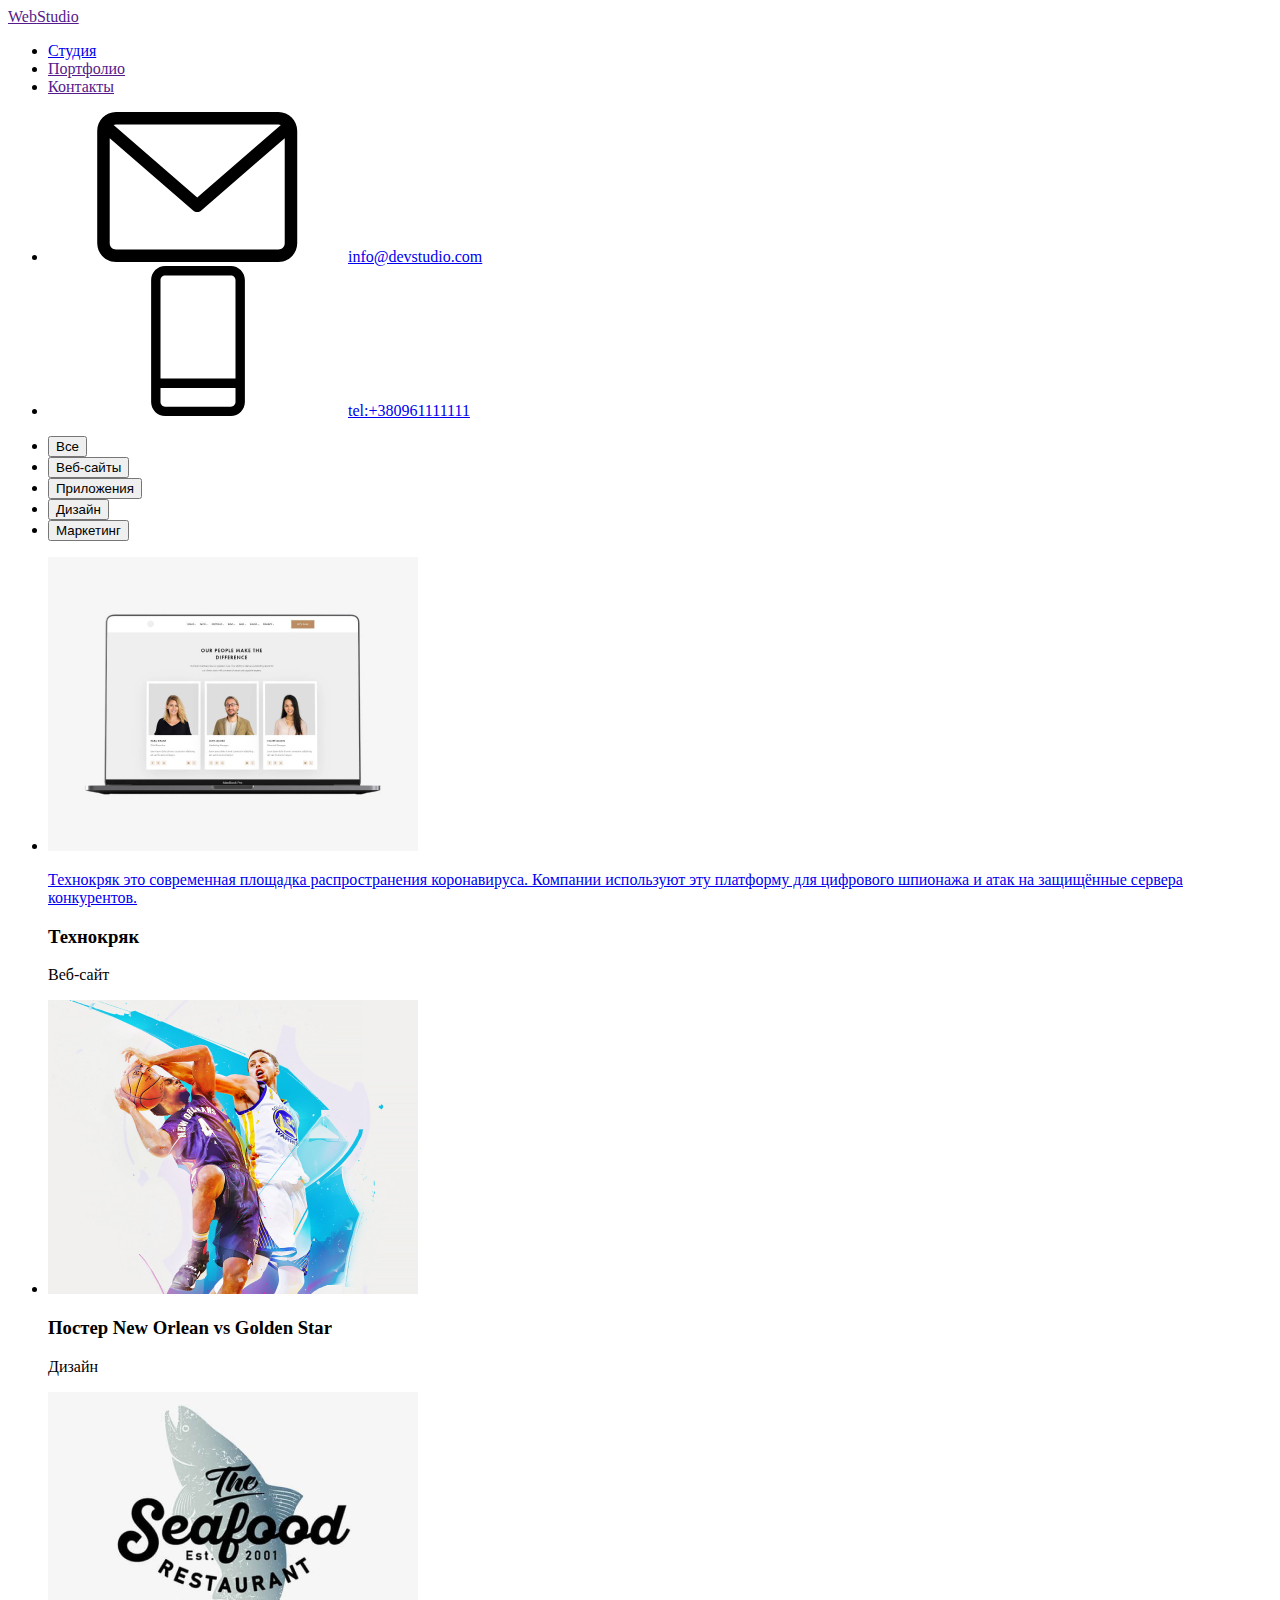
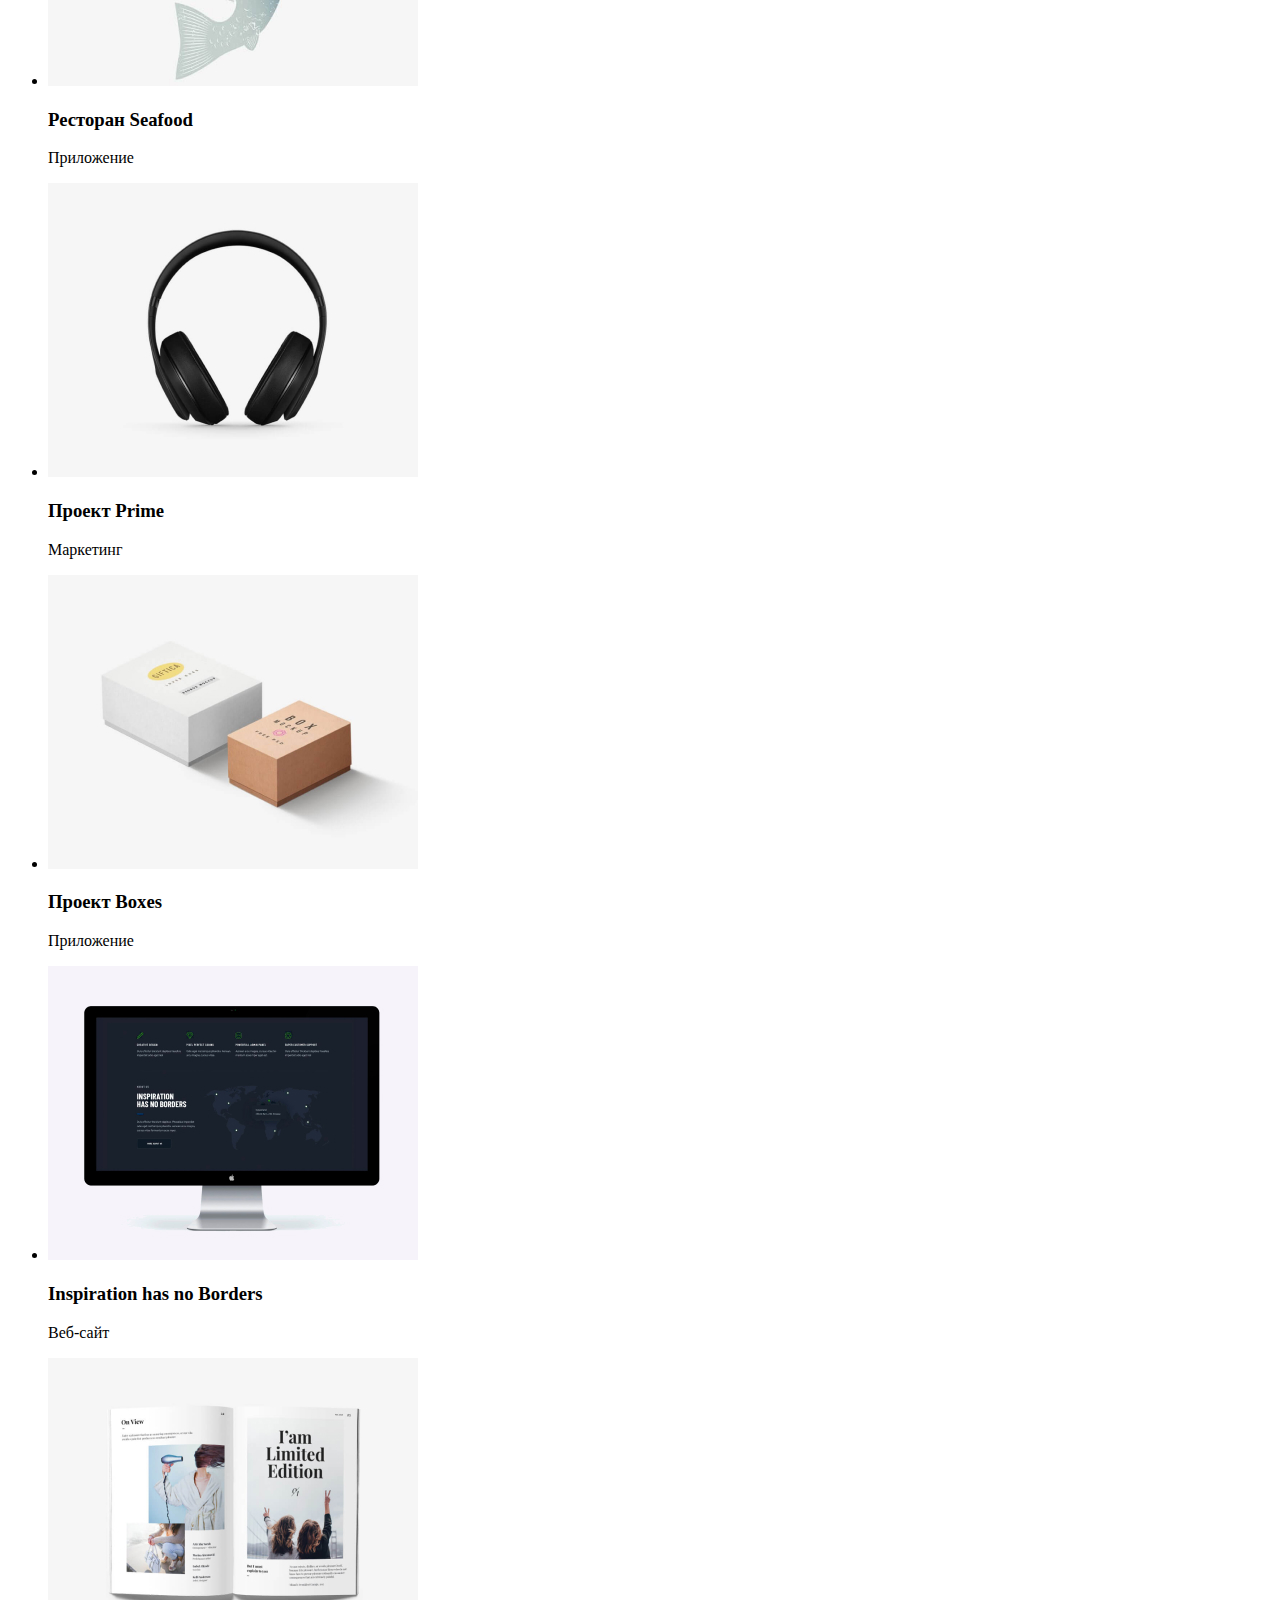
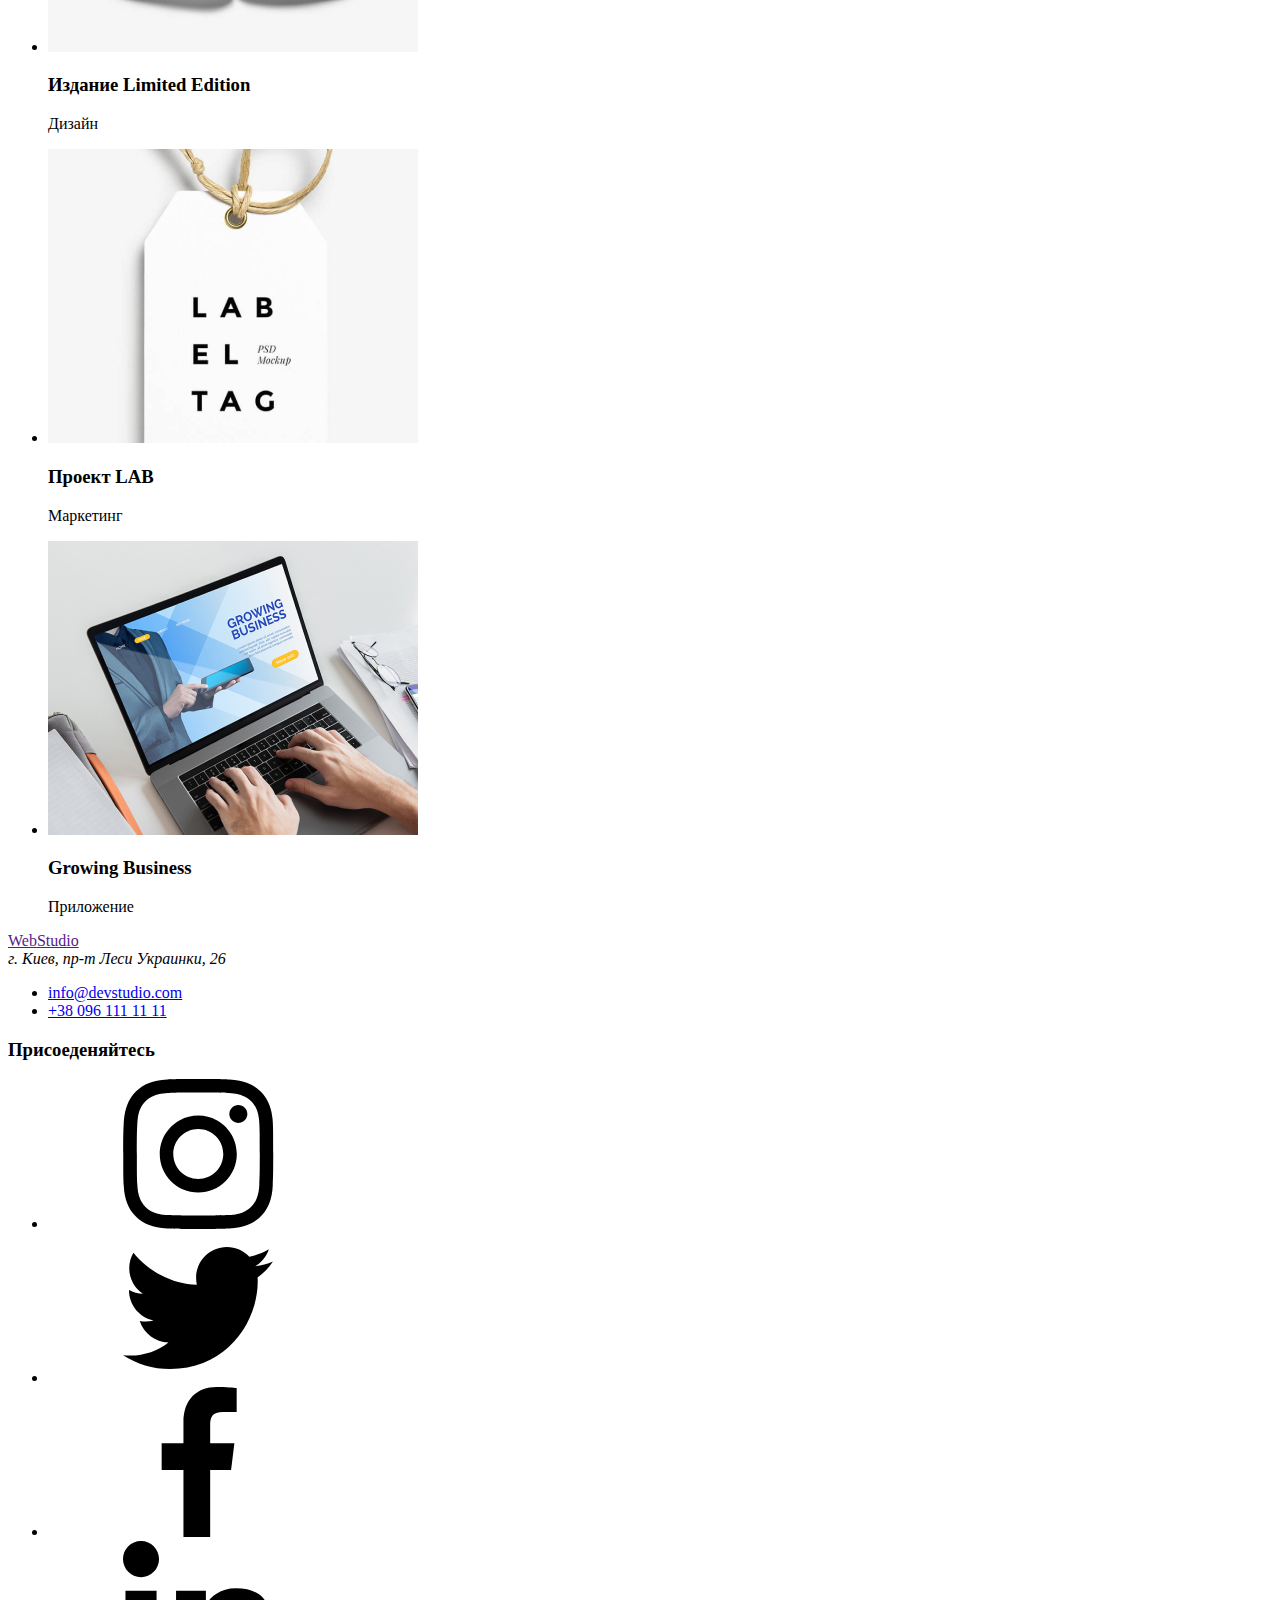
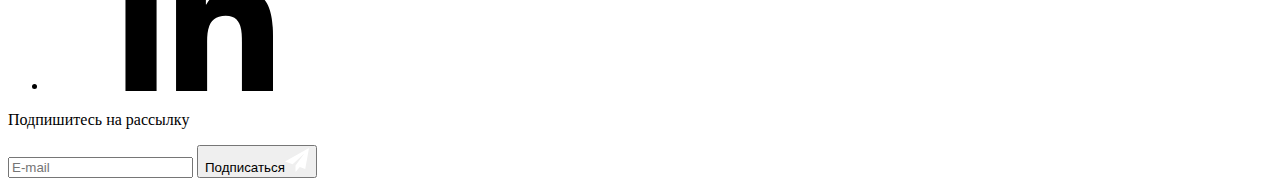
==== commit 70c73218: "1" ====
--- a/portfolio.html
+++ b/portfolio.html
@@ -16,7 +16,7 @@
 <body>
     <!-- Шапка -->
     <header class="header border">
-        <div class="container header-container">
+        <div class="container header__container">
             <nav class="header__nav">
                 <a href="" class="logo header__logo"><span class="logo__part">Web</span>Studio</a>
                 <!-- Навигация сайта -->
@@ -51,12 +51,12 @@
     <!-- Фильтры -->
     <section class="portfolio">
         <div class="container">
-            <ul class="btn-box">
-                <li class="btn-item"><button class="button secondary" type="button">Все</button></li>
-                <li class="btn-item"><button class="button secondary" type="button">Веб-сайты</button></li>
-                <li class="btn-item"><button class="button secondary" type="button">Приложения</button></li>
-                <li class="btn-item"><button class="button secondary" type="button">Дизайн</button></li>
-                <li class="btn-item"><button class="button secondary" type="button">Маркетинг</button></li>
+            <ul class="portfolio__btn">
+                <li class="portfolion__btn-item"><button class="button secondary" type="button">Все</button></li>
+                <li class="portfolion__btn-item"><button class="button secondary" type="button">Веб-сайты</button></li>
+                <li class="portfolion__btn-item"><button class="button secondary" type="button">Приложения</button></li>
+                <li class="portfolion__btn-item"><button class="button secondary" type="button">Дизайн</button></li>
+                <li class="portfolion__btn-item"><button class="button secondary" type="button">Маркетинг</button></li>
             </ul>
 
             <ul class="portfolio__project">
--- a/css/style.css
+++ b/css/style.css
@@ -1,836 +1,41 @@
-:root {
-  --primary-text-color: #757575;
-  --title-text-color: #212121;
-  --accent-color: #2196f3;
-  --primary-white-color: #ffffff;
-  --primary-bgc-color: #f5f4fa;
-  --dark-bg-color: #2f303a;
-}
-/* вторичный цвет боди #F5F4FA */
-.is-hidden {
-  opacity: 0;
-  visibility: hidden;
-  pointer-events: none;
-}
-
-h1,
-h2,
-h3,
-h4,
-h5,
-h6,
-p {
-  margin-top: 0;
-  margin-bottom: 0;
-}
-
-body {
-  background-color: #ffffff;
-  color: var(--primary-text-color);
-  font-family: roboto, sans-serif;
-  letter-spacing: 0.03em;
-}
-ul {
-  list-style: none;
-  margin-top: 0;
-  margin-bottom: 0;
-  padding-left: 0;
-}
-
-img {
-  display: block;
-}
-
-button {
-  cursor: pointer;
-}
-
-.visually-hidden {
-  position: absolute !important;
-  clip: rect(1px 1px 1px 1px);
-  clip: rect(1px 1px 1px 1px);
-  padding: 0 !important;
-  border: 0 !important;
-  height: 0 !important;
-  width: 0 !important;
-  overflow: hidden;
-}
-
-.list {
-  list-style: none;
-}
-
-.container {
-  width: 1200px;
-  margin: 0 auto;
-  padding-left: 15px;
-  padding-right: 15px;
-}
-.section-title {
-  color: var(--title-text-color);
-  font-weight: bold;
-  font-size: 36px;
-  line-height: 1.16;
-  text-align: center;
-  margin-bottom: 50px;
-}
+/* COPONENTS */
 
 /* ==========HEADER========== */
-.header {
-  padding-top: 24px;
-  padding-bottom: 24px;
-}
 
-.menu__item .menu__link {
-  color: var(--title-text-color);
-  font-weight: 500;
-  font-size: 14px;
-  line-height: 1.14;
-  letter-spacing: 0.02em;
-  text-decoration: none;
-  transition: color 250ms linear;
-}
-.menu__item .menu__link.current {
-  color: var(--accent-color);
-  position: relative;
-}
-.menu__item .menu__link.current:before {
-  content: "";
-  position: absolute;
-  width: 100%;
-  height: 4px;
-  background-color: var(--accent-color);
-  bottom: -30px;
-}
-
-.header-container {
-  display: flex;
-  align-items: center;
-}
-
-.header__nav {
-  display: flex;
-  align-items: center;
-}
-
-.menu__item:not(:last-child) {
-  margin-right: 50px;
-}
-
-.menu {
-  display: flex;
-  align-items: center;
-}
-
-.menu .menu__link:hover,
-.menu .menu__link:focus,
-.menu .menu__link:active {
-  color: var(--accent-color);
-  letter-spacing: 0.02em;
-}
-
-.menu .menu__link.current {
-  color: var(--accent-color);
-}
-
-/* ==========L O G O========== */
-.header__logo {
-  color: #000000;
-  font-family: raleway, cursive;
-  font-size: 26px;
-  line-height: 1.19;
-  text-decoration: none;
-  margin-right: 93px;
-}
-.logo__part {
-  color: var(--accent-color);
-}
 /* ==========HEADER END========== */
 /* ==========C O N T A C T S - l I S T========== */
-.contacts {
-  display: flex;
-  margin-left: auto;
-}
-.border {
-  border-bottom: 1px solid #ececec;
-}
 
-.contacts__icon {
-  width: 16px;
-  height: 12px;
-  fill: #757575;
-  margin-right: 10px;
-}
-.contacts__item {
-  display: flex;
-  margin-right: 30px;
-}
-
-.contacts__link {
-  color: var(--primary-text-color);
-  font-weight: 500;
-  font-size: 14px;
-  line-height: 1.14;
-  letter-spacing: 0.02em;
-  text-decoration: none;
-  justify-content: center;
-  align-items: center;
-  transition: color 250ms linear;
-}
-
-.contacts__link:hover,
-.contacts__link:focus {
-  color: var(--accent-color);
-}
-
-.contacts__link:hover .contacts__icon,
-.contacts__link:focus .contacts__icon {
-  fill: var(--accent-color);
-}
 /* ==========CONTACTS END========== */
 /* ==========H E R O========== */
-.hero {
-  background-color: #2f303a;
-  background-image: linear-gradient(
-      rgba(47, 48, 58, 0.4),
-      rgba(47, 48, 58, 0.4)
-    ),
-    url(../images/hero.jpg);
-  background-repeat: no-repeat;
-  background-position: center;
-  padding-top: 200px;
-  padding-bottom: 200px;
-}
 
-.hero__title {
-  color: var(--primary-white-color);
-  font-style: normal;
-  font-weight: 900;
-  font-size: 44px;
-  line-height: 1.36;
-  text-align: center;
-  letter-spacing: 0.06em;
-  text-transform: uppercase;
-  width: 696px;
-  align-items: center;
-  margin: 0 auto;
-}
 /* ==========HERO END========== */
 /* ==========FEATURES - LIST========== */
-.features {
-  padding-top: 94px;
-  padding-bottom: 94px;
-}
 
-.features__list-heading {
-  color: var(--title-text-color);
-  font-weight: 700;
-  font-size: 14px;
-  line-height: 1.14;
-  text-transform: uppercase;
-}
-
-.features__list-text {
-  font-style: normal;
-  font-weight: normal;
-  font-size: 14px;
-  line-height: 24px;
-  width: 270px;
-  height: 75px;
-  padding-top: 10px;
-}
-
-.features__list-icon {
-  width: 70px;
-  height: 70px;
-}
-.features__list-part {
-  width: 100%;
-  height: 120px;
-  background-color: #f5f4fa;
-  display: flex;
-  justify-content: center;
-  align-items: center;
-  margin-bottom: 30px;
-}
-
-.features__list {
-  display: flex;
-  flex-wrap: wrap;
-}
-.features__list .features__list-item {
-  width: 270px;
-}
-
-.features__list .features__list-item:not(:last-child) {
-  margin-right: 30px;
-}
 /* ==========FEATURES END========== */
 /* ==========SECTION - TITLE========== */
-.section {
-  padding-bottom: 94px;
-}
 
-.section__list {
-  display: flex;
-  flex-wrap: wrap;
-}
-
-.section__list:not(:last-child) {
-  margin-right: 30px;
-}
-
-.section__list-item {
-  position: relative;
-  display: flex;
-  flex-wrap: wrap;
-}
-.section__list-item:not(:last-child) {
-  margin-right: 30px;
-}
-
-.section__list-overlay {
-  position: absolute;
-  bottom: 0;
-  left: 0;
-  width: 100%;
-  height: 70px;
-  font-weight: bold;
-  font-size: 14px;
-  line-height: 16px;
-  text-align: center;
-  letter-spacing: 0.03em;
-  text-transform: uppercase;
-  background-color: rgba(47, 48, 58, 0.8);
-  color: var(--primary-white-color);
-  display: flex;
-  align-items: center;
-  justify-content: center;
-}
 /* ==========SECTION END========== */
 /* ==========TEAM - LIST========== */
-.team {
-  background-color: #f5f4fa;
-  padding-top: 94px;
-  padding-bottom: 94px;
-}
 
-.team__list {
-  display: flex;
-  flex-wrap: wrap;
-}
-.team__list-img:not(:last-child) {
-  margin-right: 30px;
-}
-.team__list-part {
-  display: block;
-  background-color: #fff;
-  border: solid 1px var(--primary-white-color);
-  width: 270px;
-  padding: 0 auto;
-  box-shadow: 0px 1px 3px rgba(0, 0, 0, 0.12), 0px 1px 1px rgba(0, 0, 0, 0.14),
-    0px 2px 1px rgba(0, 0, 0, 0.2);
-}
-.team__list-subtitle {
-  color: var(--title-text-color);
-  font-weight: 500;
-  font-size: 16px;
-  line-height: 1.2;
-  text-align: center;
-  margin-top: 30px;
-  margin-bottom: 10px;
-}
-.team__list-subtext {
-  text-align: center;
-  margin-bottom: 16px;
-}
-.team-list .team__list-subtext {
-  font-weight: 400;
-  font-size: 16px;
-  line-height: 1.2;
-}
-.social-list {
-  display: flex;
-  justify-content: space-between;
-  max-width: 206px;
-  margin-left: 32px;
-  margin-right: 32px;
-  margin-bottom: 30px;
-}
-.social-list-link {
-  display: flex;
-  justify-content: center;
-  align-items: center;
-  width: 44px;
-  height: 44px;
-  border-radius: 50%;
-  background-color: #fff;
-  transition: background-color 250ms linear, color 250ms linear;
-}
-.social-list-link:hover,
-.social-list-link:focus {
-  background-color: var(--accent-color);
-}
-.social-list-link:hover .social-list-icon,
-.social-list-link:focus .social-list-icon {
-  fill: var(--primary-white-color);
-}
-
-.social-list-icon {
-  width: 20px;
-  height: 20px;
-  fill: #afb1b8;
-  transition: fill 250ms linear;
-}
 /* ==========TEAM END========== */
 /* ==========PROJECT-LIST========== */
 
-.portfolio__project-list {
-  color: var(--title-text-color);
-  font-weight: 700;
-  font-size: 18px;
-  line-height: 2;
-  letter-spacing: 0.06em;
-  margin-bottom: 4px;
-}
-
-.portfolio__overlay {
-  position: absolute;
-  top: 0;
-  left: 0;
-  width: 100%;
-  height: 100%;
-  font-size: 18px;
-  line-height: 28px;
-  letter-spacing: 0.03em;
-  overflow: auto;
-  transform: translateY(100%);
-  padding-top: 63px;
-  padding-bottom: 63px;
-  padding-left: 24px;
-  padding-right: 24px;
-  background-color: rgba(33, 150, 243, 0.9);
-  color: var(--primary-white-color);
-
-  transition: transform 250ms linear;
-}
-
-.portfolio__project-list-img-wrapper {
-  position: relative;
-  overflow: hidden;
-}
-.portfolio__project-list-link-wrapper:hover .portfolio__overlay,
-.portfolio__project-list-link-wrapper:focus .portfolio__overlay {
-  transform: translateY(0%);
-}
-
-.portfolio {
-  padding-top: 94px;
-  padding-bottom: 94px;
-}
-
-.portfolio__list {
-  padding: 20px;
-  border: solid 1px #eeeeee;
-}
-
-.portfolio__project {
-  display: flex;
-  flex-wrap: wrap;
-  margin-top: -30px;
-}
-.portfolio__project-img {
-  background: #ffffff;
-  border: 1px solid #eeeeee;
-  box-sizing: border-box;
-}
-
-.portfolio__project-img:hover,
-.portfolio__project-img:focus {
-  box-shadow: 0px 1px 1px rgba(0, 0, 0, 0.12), 0px 4px 4px rgba(0, 0, 0, 0.06),
-    1px 4px 6px rgba(0, 0, 0, 0.16);
-}
-
-.portfolio__project-element {
-  width: 370px;
-  margin-right: 30px;
-  margin-top: 30px;
-}
-.portfolio__project-element:nth-child(3n) {
-  margin-right: 0;
-}
-.btn-box {
-  display: flex;
-  justify-content: center;
-  margin-bottom: 50px;
-}
-.btn-item:not(:last-child) {
-  margin-right: 8px;
-}
 /* ==========PROJECT END========== */
 /* ==========CUSTOMERS========== */
-.customers {
-  padding-top: 94px;
-  padding-bottom: 94px;
-}
-.customers__list-icon {
-  width: 106px;
-  height: 60px;
-  fill: #afb1b8;
-}
-.customers__list-link:hover .customers__list-icon,
-.customers__list-link:focus .customers__list-icon {
-  fill: var(--accent-color);
-}
-.customers__list-link:hover {
-  border-color: var(--accent-color);
-}
 
-.customers__list {
-  display: flex;
-}
-
-.customers__list-link {
-  display: flex;
-  width: 170px;
-  height: 92px;
-  border: solid 1px #afb1b8;
-  align-items: center;
-  justify-content: center;
-  margin-right: 30px;
-  transition: color 250ms linear;
-}
 /* ==========CUSTOMERS END========== */
 /* ==========B U T T O N========== */
 
-.button.primary {
-  color: var(--primary-white-color);
-  background-color: var(--accent-color);
-  font-weight: 700;
-  font-size: 16px;
-  line-height: 1.87;
-  letter-spacing: 0.06em;
-  width: 200px;
-  height: 50px;
-  margin-top: 30px;
-  margin-left: 500px;
-}
-.button.secondary {
-  color: var(--title-text-color);
-  background-color: #f5f4fa;
-  font-weight: 500;
-  font-size: 16px;
-  line-height: 1.62;
-  border: solid 0;
-  padding-top: 6px;
-  padding-bottom: 6px;
-  padding-right: 22px;
-  padding-left: 22px;
-}
-
-.button.secondary:hover,
-.button.secondary:focus {
-  background-color: var(--accent-color);
-  color: var(--primary-white-color);
-}
-
 /* ==========BUTTON END========== */
 /* ==========F O O T E R========== */
-.footer {
-  background-color: #2f303a;
-  padding-top: 60px;
-  padding-bottom: 60px;
-}
 
-.footer__logo {
-  color: var(--primary-white-color);
-  font-family: raleway, cursive;
-  font-size: 26px;
-  line-height: 1.19;
-  text-decoration: none;
-  display: block;
-}
-.footer__adress {
-  color: #ffffff;
-  font-family: Roboto;
-  font-style: normal;
-  font-weight: 400;
-  font-size: 14px;
-  line-height: 1.71;
-  margin-top: 20px;
-  margin-bottom: 9px;
-}
-
-.footer__mail {
-  color: var(--primary-text-color);
-  font-weight: 500;
-  font-size: 14px;
-  line-height: 1.14;
-  letter-spacing: 0.02em;
-  display: block;
-  padding-bottom: 9px;
-  text-decoration: none;
-}
-.footer__tel {
-  color: var(--primary-text-color);
-  font-weight: 500;
-  font-size: 14px;
-  line-height: 1.14;
-  letter-spacing: 0.02em;
-  text-decoration: none;
-}
-.footer__part {
-  width: 206px;
-  height: 80px;
-  display: block;
-  justify-content: center;
-  align-items: center;
-}
-
-.footer__list {
-  display: flex;
-  justify-content: space-between;
-  max-width: 206px;
-}
-.footer__list-icon {
-  width: 20px;
-  height: 20px;
-  fill: #ffffff;
-}
-
-.footer__list-link {
-  display: flex;
-  justify-content: center;
-  align-items: center;
-  width: 44px;
-  height: 44px;
-  border-radius: 50%;
-  background-color: #43444d;
-}
-.footer__social {
-  color: var(--primary-white-color);
-  font-size: 14px;
-  line-height: 1.14px;
-  letter-spacing: 0.03em;
-  text-transform: uppercase;
-  padding-bottom: 20px;
-}
-.soc-footer.container {
-  display: flex;
-  align-items: baseline;
-  justify-content: space-between;
-}
-
-.footer__list-link:hover,
-.footer__list-link:focus {
-  background-color: var(--accent-color);
-}
-
-.footer__list-link:hover .footer__list-icon,
-.footer__list-link:focus .footer__list-icon {
-  fill: var(--primary-white-color);
-}
 /* ==========FOOTER END========== */
 /* ==========RIGHT RIGHT FOOTER========== */
-.subscribe__title {
-  text-transform: uppercase;
-  margin-bottom: 20px;
-  font-weight: bold;
-  color: var(--primary-white-color);
-  font-size: 14px;
-  line-height: 1.17;
-  letter-spacing: 0.03em;
-}
 
-.subscribe__form {
-  display: flex;
-}
-
-.subscribe__mail-field {
-  background-color: transparent;
-  padding: 15px 16px;
-  width: 358px;
-  height: 50px;
-  outline: none;
-  border: 1px solid rgba(255, 255, 255, 0.3);
-  border-radius: 4px;
-  color: rgba(255, 255, 255, 0.6);
-  margin-right: 12px;
-}
-
-.subscribe__mail-button {
-  width: 200px;
-  height: 50px;
-  background-color: var(--accent-color);
-  border: 1px solid var(--accent-color);
-  border-radius: 4px;
-  color: var(--primary-white-color);
-  font-weight: bold;
-  padding: 0;
-  line-height: 1.87;
-  font-size: 16px;
-  display: flex;
-  padding: 10px 28px;
-  align-items: center;
-  cursor: pointer;
-
-  transition: box-shadow 250ms var(--cubic);
-}
-
-.subscribe__mail-button-ico {
-  margin-left: 10px;
-}
 /* ==========RIGHT RIGHT FOOTER END========== */
 /* ==========BACKDROP========== */
-.backdrop {
-  position: fixed;
-  top: 0;
-  left: 0;
-  z-index: 100;
-  width: 100vw;
-  height: 100vh;
-  background-color: rgba(0, 0, 0, 0.2);
-  transition: opacity 500ms linear, visibility 500ms linear;
-}
-.modal {
-  position: absolute;
-  top: 50%;
-  left: 50%;
-  transform: translate(-50%, -50%);
-  width: 528px;
-  min-height: 581px;
-  background-color: var(--primary-white-color);
-  padding: 40px;
-}
-.modal__close-btn {
-  position: absolute;
-  top: 8px;
-  right: 8px;
-  width: 30px;
-  height: 30px;
-  border-radius: 50%;
-  border: 1px solid rgba(0, 0, 0, 0.1);
-  background-color: transparent;
-  cursor: pointer;
-  padding: 0;
-}
-.modal__close-btn:hover {
-  fill: var(--accent-color);
-}
 
-.button__list-icon {
-  width: 18px;
-  height: 18px;
-  color: #000000;
-}
 /* ==========BACKDROP END========== */
 /* ==========MODAL FORM========== */
-.modal__form {
-  display: flex;
-  flex-direction: column;
-}
-.modal__form-head {
-  font-size: 20px;
-  font-weight: 700;
-  text-align: center;
-  margin-bottom: 12px;
-  color: var(--title-text-color);
-}
-.modal__form-field {
-  font-weight: 400;
-  font-size: 12px;
-  margin-top: 10px;
-}
-.modal__form-input-wrapper {
-  position: relative;
-  display: block;
-  margin-top: 4px;
-}
 
-.modal__form-input {
-  width: 448px;
-  height: 40px;
-  border: 1px solid rgba(33, 33, 33, 0.2);
-  border-radius: 4px;
-  padding-left: 42px;
-  transition: border-color 250ms cubic-bezier(0.4, 0, 0.2, 1);
-  cursor: pointer;
-}
-.modal__form-input:focus {
-  outline: none;
-  border-color: var(--accent-color);
-}
-.modal__form-input:focus + .modal-form-icon {
-  fill: var(--accent-color);
-}
-
-.modal__form-icon {
-  position: absolute;
-  top: 50%;
-  left: 12px;
-  transform: translateY(-50%);
-  display: block;
-  width: 18px;
-  height: 18px;
-  background-color: transparent;
-  transition: fill 250ms cubic-bezier(0.4, 0, 0.2, 1);
-}
-.modal__form-message {
-  width: 448px;
-  height: 120px;
-  resize: none;
-  padding: 15px;
-  border: 1px solid rgba(33, 33, 33, 0.2);
-  border-radius: 4px;
-  margin-top: 4px;
-  transition: border-color 250ms cubic-bezier(0.4, 0, 0.2, 1);
-}
-.modal__form-message::placeholder {
-  color: rgba(117, 117, 117, 0.5);
-}
-.modal__form-message:focus {
-  outline: none;
-  border-color: var(--accent-color);
-}
-.modal__form-checkbox-desc {
-  font-weight: 400;
-  font-size: 14px;
-  display: flex;
-  margin-top: 20px;
-}
-
-.modal__form-checkbox-desc::before {
-  display: block;
-  content: "";
-  width: 16px;
-  height: 15px;
-  border: 1px solid var(--title-text-color);
-  border-radius: 4px;
-  cursor: pointer;
-  display: flex;
-  margin-right: 8px;
-}
-.modal__form-check:checked + .modal__form-checkbox-desc::before {
-  background-color: #2196f3;
-  background-image: url("../images/check.svg");
-  background-size: contain;
-  border-color: #2196f3;
-}
-.modal__form-checkbox-link {
-  color: #2196f3;
-}
-.modal__form-btn {
-  color: var(--primary-white-color);
-  background-color: var(--accent-color);
-  font-weight: 700;
-  font-size: 16px;
-  line-height: 1.87;
-  letter-spacing: 0.06em;
-  width: 200px;
-  height: 50px;
-  border: none;
-  border-radius: 4px;
-  margin-top: 30px;
-  margin-left: 154px;
-}
 /* ==========MODAL FORM END========== */
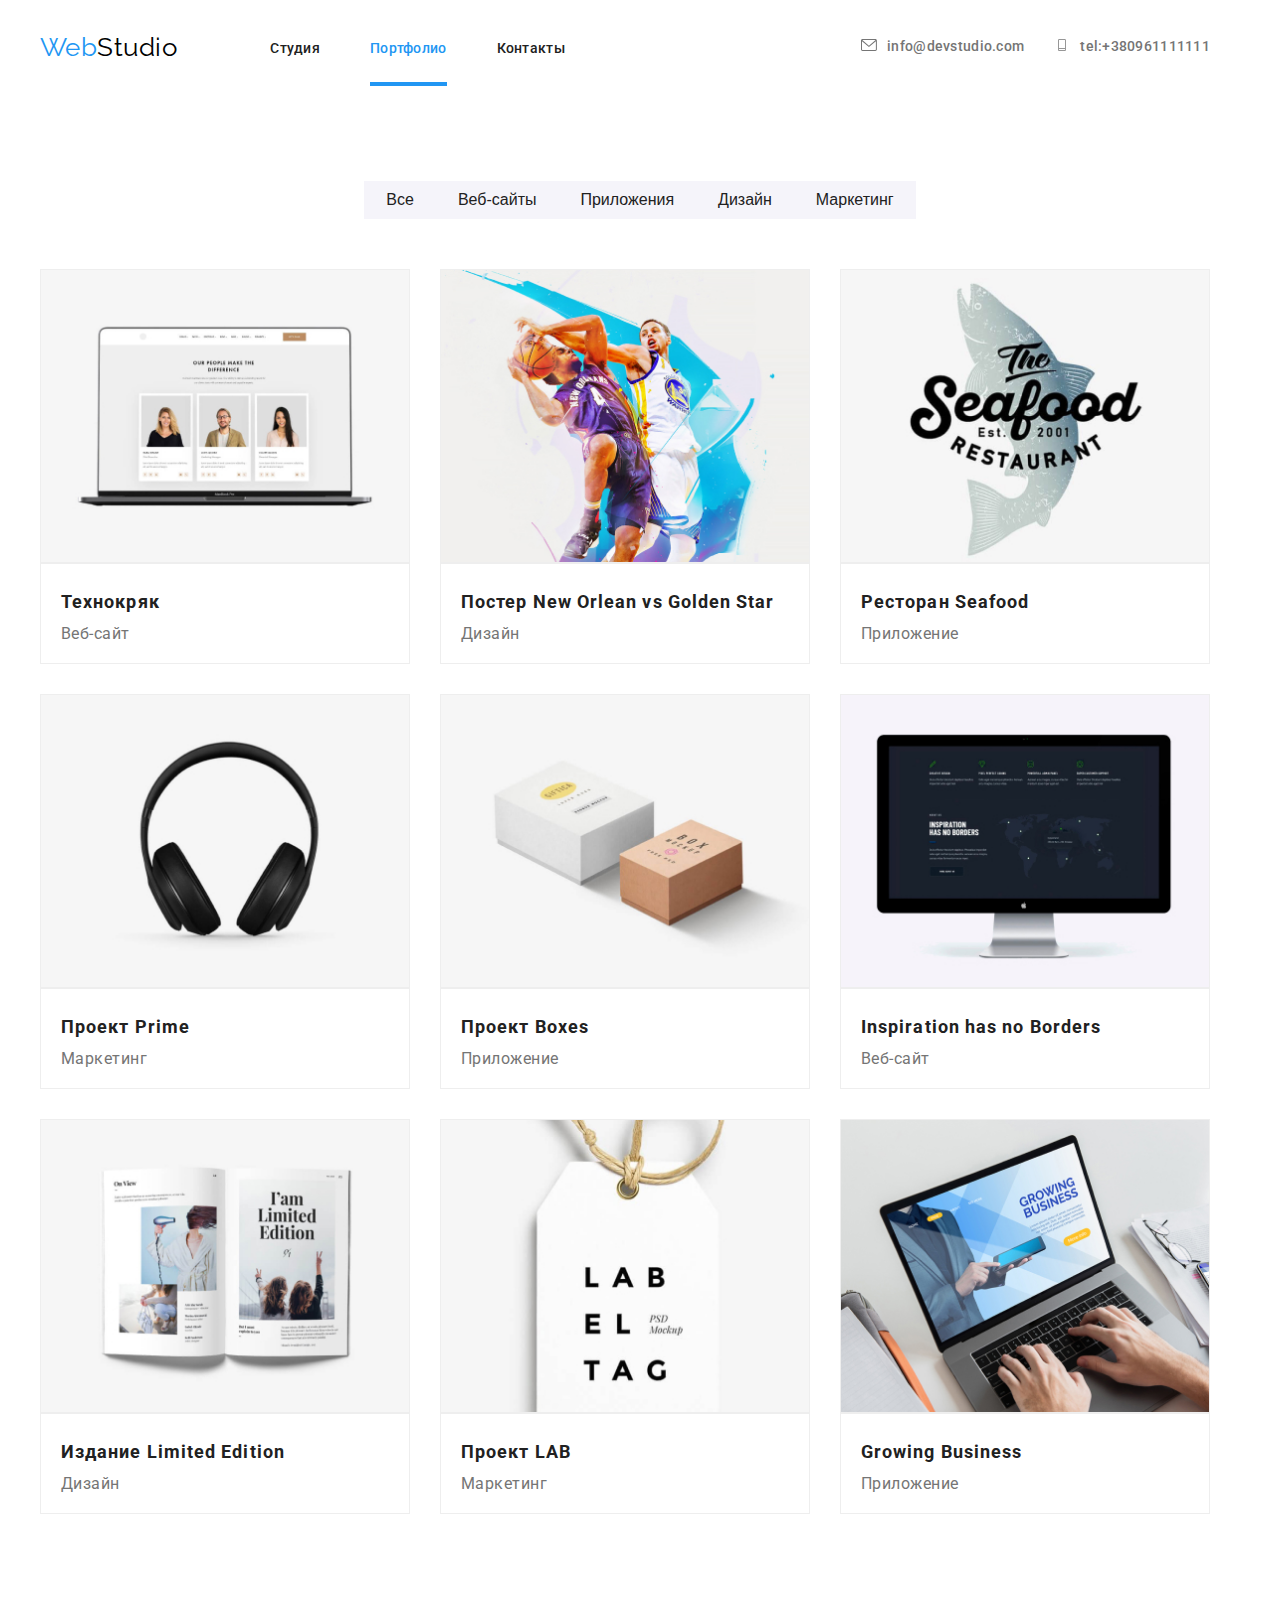
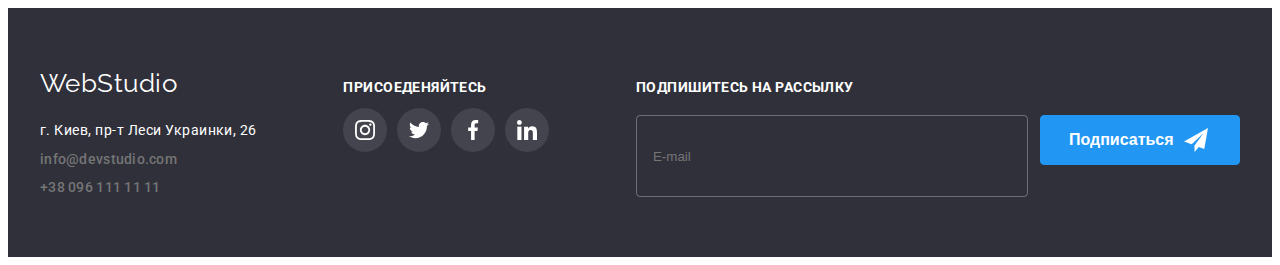
==== commit 378fd5bf: "11111" ====
--- a/portfolio.html
+++ b/portfolio.html
@@ -9,42 +9,42 @@
     <link rel="stylesheet" href="https://cdnjs.cloudflare.com/ajax/libs/modern-normalize/1.0.0/modern-normalize.min.css"
         integrity="sha512-ISS7cAi1PEhQ8jnbJpJZMd29NlhNj4AWYyLOSp2CE/CsHxTCu+r+t0D2yoJudVrd0/8fTVPUVDzY5Tvli75u/g=="
         crossorigin="anonymous" referrerpolicy="no-referrer"/>
-    <link rel="stylesheet" href="./css/style.css">
+    <link rel="stylesheet" href="./css/main.min.css">
     
 </head>
 
 <body>
     <!-- Шапка -->
-    <header class="header border">
+    <header class="header">
         <div class="container header__container">
             <nav class="header__nav">
-                <a href="" class="logo header__logo"><span class="logo__part">Web</span>Studio</a>
+                <a href="" class="logo header__logo"><span class="header__logo-part">Web</span>Studio</a>
                 <!-- Навигация сайта -->
-                <ul class="menu list">
-                    <li class="menu__item"><a href="./index.html" class="menu__link">Студия</a></li>
-                    <li class="menu__item"><a href="" class="menu__link current">Портфолио</a></li>
-                    <li class="menu__item"><a href="" class="menu__link">Контакты</a></li>
+                <ul class="header__menu list">
+                    <li class="header__menu-item"><a href="./index.html" class="header__menu-link active">Студия</a></li>
+                    <li class="header__menu-item"><a href="" class="header__menu-link current active">Портфолио</a>
+                    </li>
+                    <li class="header__menu-item"><a href="" class="header__menu-link">Контакты</a></li>
                 </ul>
             </nav>
             <!-- Раздел Контактов -->
-                <ul class="contacts">
-                    <li class="contacts__item">
-                        <a href="mailto:info@devstudio." class="contacts__link">
-                            <svg class="contacts__icon">
-                                <use href="./images/sprite.svg#icon-envelope"></use>
-                            </svg>info@devstudio.com
-                        </a>
-                    </li>
-                    <li class="contacts__item">
-                        <a href="tel:+380961111111" class="contacts__link">
-                            <svg class="contacts__icon">
-                                <use href="./images/sprite.svg#icon-Vector"></use>
-                            </svg>tel:+380961111111
-                        </a>
-                    </li>
-                </ul>
+            <ul class="header__contacts">
+                <li class="header__contacts-item">
+                    <a href="mailto:info@devstudio." class="header__contacts-link">
+                        <svg class="header__contacts-icon">
+                            <use href="./images/sprite.svg#icon-envelope"></use>
+                        </svg>info@devstudio.com
+                    </a>
+                </li>
+                <li class="header__contacts-item">
+                    <a href="tel:+380961111111" class="header__contacts-link">
+                        <svg class="header__contacts-icon">
+                            <use href="./images/sprite.svg#icon-Vector"></use>
+                        </svg>tel:+380961111111
+                    </a>
+                </li>
+            </ul>
         </div>
-        
     </header>
 
 <main>
@@ -205,15 +205,15 @@
                     </li>
                 </ul>
             </div>
-            <div class="subscribe">
-                <p class="subscribe__title">Подпишитесь на рассылку</p>
-                <form class="subscribe__form">
+            <div class="footer__subscribe">
+                <p class="footer__subscribe-title">Подпишитесь на рассылку</p>
+                <form class="footer__subscribe-form">
                     <label for="">
-                        <input class="subscribe__mail-field" type="email" name="email" placeholder="E-mail" />
+                        <input class="footer__subscribe-mail-field" type="email" name="email" placeholder="E-mail" />
                     </label>
-                    <button class="subscribe__mail-button" type="submit">
-                        <span class="subscribe__mail-button-text">Подписаться</span><svg class="subscribe__mail-button-ico"
-                            width="24" height="24">
+                    <button class="footer__subscribe-mail-button" type="submit">
+                        <span class="footer__subscribe-mail-button-text">Подписаться</span><svg
+                            class="footer__subscribe-mail-button-ico" width="24" height="24">
                             <use href="./images/sprite.svg#icon-twitter"></use>
                         </svg>
                     </button>
--- a/css/main.min.css
+++ b/css/main.min.css
@@ -0,0 +1,2 @@
+:root{--primary-text-color: #757575;--title-text-color: #212121;--accent-color: #2196f3;--primary-white-color: #ffffff;--primary-bgc-color: #f5f4fa;--dark-bg-color: #2f303a}.visually-hidden{position:absolute !important;clip:rect(1px 1px 1px 1px);clip:rect(1px 1px 1px 1px);padding:0 !important;border:0 !important;height:0 !important;width:0 !important;overflow:hidden}h1,h2,h3,h4,h5,h6,p{margin-top:0;margin-bottom:0}body{background-color:#ffffff;color:var(--primary-text-color);font-family:roboto, sans-serif;letter-spacing:0.03em}ul{list-style:none;margin-top:0;margin-bottom:0;padding-left:0}img{display:block}button{cursor:pointer}.list{list-style:none}.container{width:1200px;margin:0 auto;padding-left:15px;padding-right:15px}.button.primary{color:var(--primary-white-color);background-color:var(--accent-color);font-weight:700;font-size:16px;line-height:1.87;letter-spacing:0.06em;width:200px;height:50px;margin-top:30px;margin-left:500px}.button.secondary{color:var(--title-text-color);background-color:#f5f4fa;font-weight:500;font-size:16px;line-height:1.62;border:solid 0;padding-top:6px;padding-bottom:6px;padding-right:22px;padding-left:22px}.button.secondary:hover,.button.secondary:focus{background-color:var(--accent-color);color:var(--primary-white-color)}.social-list{display:flex;justify-content:space-between;max-width:206px;margin-left:32px;margin-right:32px;margin-bottom:30px}.social-list-link{display:flex;justify-content:center;align-items:center;width:44px;height:44px;border-radius:50%;background-color:#fff;transition:background-color 250ms linear, color 250ms linear}.social-list-link:hover,.social-list-link:focus{background-color:var(--accent-color)}.social-list-link:hover .social-list-icon,.social-list-link:focus .social-list-icon{fill:var(--primary-white-color)}.social-list-icon{width:20px;height:20px;fill:#afb1b8;transition:fill 250ms linear}.section-title{color:var(--title-text-color);font-weight:bold;font-size:36px;line-height:1.16;text-align:center;margin-bottom:50px}.backdrop{position:fixed;top:0;left:0;z-index:100;width:100vw;height:100vh;background-color:rgba(0,0,0,0.2);transition:opacity 500ms linear, visibility 500ms linear}.modal{position:absolute;top:50%;left:50%;transform:translate(-50%, -50%);width:528px;min-height:581px;background-color:var(--primary-white-color);padding:40px}.modal__close-btn{position:absolute;top:8px;right:8px;width:30px;height:30px;border-radius:50%;border:1px solid rgba(0,0,0,0.1);background-color:transparent;cursor:pointer;padding:0}.modal__close-btn:hover{fill:var(--accent-color)}.button__list-icon{width:18px;height:18px;color:#000000}.modal__form{display:flex;flex-direction:column}.modal__form-head{font-size:20px;font-weight:700;text-align:center;margin-bottom:12px;color:var(--title-text-color)}.modal__form-field{font-weight:400;font-size:12px;margin-top:10px}.modal__form-input-wrapper{position:relative;display:block;margin-top:4px}.modal__form-input{width:448px;height:40px;border:1px solid rgba(33,33,33,0.2);border-radius:4px;padding-left:42px;transition:border-color 250ms cubic-bezier(0.4, 0, 0.2, 1);cursor:pointer}.modal__form-input:focus{outline:none;border-color:var(--accent-color)}.modal__form-input:focus+.modal-form-icon{fill:var(--accent-color)}.modal__form-icon{position:absolute;top:50%;left:12px;transform:translateY(-50%);display:block;width:18px;height:18px;background-color:transparent;transition:fill 250ms cubic-bezier(0.4, 0, 0.2, 1)}.modal__form-message{width:448px;height:120px;resize:none;padding:15px;border:1px solid rgba(33,33,33,0.2);border-radius:4px;margin-top:4px;transition:border-color 250ms cubic-bezier(0.4, 0, 0.2, 1)}.modal__form-message::placeholder{color:rgba(117,117,117,0.5)}.modal__form-message:focus{outline:none;border-color:var(--accent-color)}.modal__form-checkbox-desc{font-weight:400;font-size:14px;display:flex;margin-top:20px}.is-hidden{opacity:0;visibility:hidden;pointer-events:none}.modal__form-checkbox-desc::before{display:block;content:"";width:16px;height:15px;border:1px solid var(--title-text-color);border-radius:4px;cursor:pointer;display:flex;margin-right:8px}.modal__form-check:checked+.modal__form-checkbox-desc::before{background-color:#2196f3;background-image:url("../images/check.svg");background-size:contain;border-color:#2196f3}.modal__form-checkbox-link{color:#2196f3}.modal__form-btn{color:var(--primary-white-color);background-color:var(--accent-color);font-weight:700;font-size:16px;line-height:1.87;letter-spacing:0.06em;width:200px;height:50px;border:none;border-radius:4px;margin-top:30px;margin-left:154px}.header{padding-top:24px;padding-bottom:24px}.header__menu{display:flex}.header__menu-item .header__menu-link{color:var(--title-text-color);font-weight:500;font-size:14px;line-height:1.14;letter-spacing:0.02em;text-decoration:none;transition:color 250ms linear}.header__menu-item .header__menu-link.current{color:var(--accent-color);position:relative}.header__menu-item .header__menu-link.current:before{content:"";position:absolute;width:100%;height:4px;background-color:var(--accent-color);bottom:-30px}.header__container{display:flex;align-items:center}.header__nav{display:flex;align-items:center}.header__menu-item:not(:last-child){margin-right:50px}.menu{display:flex;align-items:center}.menu .header__menu-link:hover,.menu .header__menu-link:focus,.menu .header__menu-link:active{color:var(--accent-color);letter-spacing:0.02em}.menu .header__menu-link.current{color:var(--accent-color)}.header__logo{color:#000000;font-family:raleway, cursive;font-size:26px;line-height:1.19;text-decoration:none;margin-right:93px}.header__logo-part{color:var(--accent-color)}.header__contacts{display:flex;margin-left:auto}.border{border-bottom:1px solid #ececec}.header__contacts-icon{width:16px;height:12px;fill:#757575;margin-right:10px}.header__contacts-item{display:flex;margin-right:30px}.header__contacts-link{color:var(--primary-text-color);font-weight:500;font-size:14px;line-height:1.14;letter-spacing:0.02em;text-decoration:none;justify-content:center;align-items:center;transition:color 250ms linear}.header__contacts-link:hover,.header__contacts-link:focus{color:var(--accent-color)}.header__contacts-link:hover .header__contacts-icon,.header__contacts-link:focus .header__contacts-icon{fill:var(--accent-color)}.hero{background-color:#2f303a;background-image:linear-gradient(rgba(47,48,58,0.4), rgba(47,48,58,0.4)),url(../images/hero.jpg);background-repeat:no-repeat;background-position:center;padding-top:200px;padding-bottom:200px}.hero__title{color:var(--primary-white-color);font-style:normal;font-weight:900;font-size:44px;line-height:1.36;text-align:center;letter-spacing:0.06em;text-transform:uppercase;width:696px;align-items:center;margin:0 auto}.features{padding-top:94px;padding-bottom:94px}.features__list-heading{color:var(--title-text-color);font-weight:700;font-size:14px;line-height:1.14;text-transform:uppercase}.features__list-text{font-style:normal;font-weight:normal;font-size:14px;line-height:24px;width:270px;height:75px;padding-top:10px}.features__list-icon{width:70px;height:70px}.features__list-part{width:100%;height:120px;background-color:#f5f4fa;display:flex;justify-content:center;align-items:center;margin-bottom:30px}.features__list{display:flex;flex-wrap:wrap}.features__list .features__list-item{width:270px}.features__list .features__list-item:not(:last-child){margin-right:30px}.section{padding-bottom:94px}.section__list{display:flex;flex-wrap:wrap}.section__list:not(:last-child){margin-right:30px}.section__list-item{position:relative;display:flex;flex-wrap:wrap}.section__list-item:not(:last-child){margin-right:30px}.section__list-overlay{position:absolute;bottom:0;left:0;width:100%;height:70px;font-weight:bold;font-size:14px;line-height:16px;text-align:center;letter-spacing:0.03em;text-transform:uppercase;background-color:rgba(47,48,58,0.8);color:var(--primary-white-color);display:flex;align-items:center;justify-content:center}.team{background-color:#f5f4fa;padding-top:94px;padding-bottom:94px}.team__list{display:flex;flex-wrap:wrap}.team__list-img:not(:last-child){margin-right:30px}.team__list-part{display:block;background-color:#fff;border:solid 1px var(--primary-white-color);width:270px;padding:0 auto;box-shadow:0px 1px 3px rgba(0,0,0,0.12),0px 1px 1px rgba(0,0,0,0.14),0px 2px 1px rgba(0,0,0,0.2)}.team__list-subtitle{color:var(--title-text-color);font-weight:500;font-size:16px;line-height:1.2;text-align:center;margin-top:30px;margin-bottom:10px}.team__list-subtext{text-align:center;margin-bottom:16px}.team-list .team__list-subtext{font-weight:400;font-size:16px;line-height:1.2}.portfolio{padding-top:94px;padding-bottom:94px}.portfolio__list{padding:20px;border:solid 1px #eeeeee}.portfolio__project{display:flex;flex-wrap:wrap;margin-top:-30px}.portfolio__project-img{background:#ffffff;border:1px solid #eeeeee;box-sizing:border-box}.portfolio__project-list{color:var(--title-text-color);font-weight:700;font-size:18px;line-height:2;letter-spacing:0.06em;margin-bottom:4px}.portfolio__overlay{position:absolute;top:0;left:0;width:100%;height:100%;font-size:18px;line-height:28px;letter-spacing:0.03em;overflow:auto;transform:translateY(100%);padding-top:63px;padding-bottom:63px;padding-left:24px;padding-right:24px;background-color:rgba(33,150,243,0.9);color:var(--primary-white-color);transition:transform 250ms linear}.portfolio__project-list-img-wrapper{position:relative;overflow:hidden}.portfolio__project-list-link-wrapper:hover .portfolio__overlay,.portfolio__project-list-link-wrapper:focus .portfolio__overlay{transform:translateY(0%)}.portfolio__project-img:hover,.portfolio__project-img:focus{box-shadow:0px 1px 1px rgba(0,0,0,0.12),0px 4px 4px rgba(0,0,0,0.06),1px 4px 6px rgba(0,0,0,0.16)}.portfolio__project-element{width:370px;margin-right:30px;margin-top:30px}.portfolio__project-element:nth-child(3n){margin-right:0}.portfolio__btn{display:flex;justify-content:center;margin-bottom:50px}.portfolio__btn-item:not(:last-child){margin-right:8px}.customers{padding-top:94px;padding-bottom:94px}.customers__list{display:flex}.customers__list-link{display:flex;width:170px;height:92px;border:solid 1px #afb1b8;align-items:center;justify-content:center;margin-right:30px;transition:color 250ms linear}.customers__list-icon{width:106px;height:60px;fill:#afb1b8}.customers__list-link:hover .customers__list-icon,.customers__list-link:focus .customers__list-icon{fill:var(--accent-color)}.customers__list-link:hover{border-color:var(--accent-color)}.footer{background-color:#2f303a;padding-top:60px;padding-bottom:60px}.footer__logo{color:var(--primary-white-color);font-family:raleway, cursive;font-size:26px;line-height:1.19;text-decoration:none;display:block}.footer__adress{color:#ffffff;font-family:Roboto;font-style:normal;font-weight:400;font-size:14px;line-height:1.71;margin-top:20px;margin-bottom:9px}.footer__mail{color:var(--primary-text-color);font-weight:500;font-size:14px;line-height:1.14;letter-spacing:0.02em;display:block;padding-bottom:9px;text-decoration:none}.footer__tel{color:var(--primary-text-color);font-weight:500;font-size:14px;line-height:1.14;letter-spacing:0.02em;text-decoration:none}.footer__part{width:206px;height:80px;display:block;justify-content:center;align-items:center}.footer__list{display:flex;justify-content:space-between;max-width:206px}.footer__list-icon{width:20px;height:20px;fill:#ffffff}.footer__list-link{display:flex;justify-content:center;align-items:center;width:44px;height:44px;border-radius:50%;background-color:#43444d}.footer__social{color:var(--primary-white-color);font-size:14px;line-height:1.14px;letter-spacing:0.03em;text-transform:uppercase;padding-bottom:20px}.soc-footer.container{display:flex;align-items:baseline;justify-content:space-between}.footer__list-link:hover,.footer__list-link:focus{background-color:var(--accent-color)}.footer__list-link:hover .footer__list-icon,.footer__list-link:focus .footer__list-icon{fill:var(--primary-white-color)}.footer__subscribe-title{text-transform:uppercase;margin-bottom:20px;font-weight:bold;color:var(--primary-white-color);font-size:14px;line-height:1.17;letter-spacing:0.03em}.footer__subscribe-form{display:flex}.footer__subscribe-mail-field{background-color:transparent;padding:15px 16px;width:358px;height:50px;outline:none;border:1px solid rgba(255,255,255,0.3);border-radius:4px;color:rgba(255,255,255,0.6);margin-right:12px}.footer__subscribe-mail-button{width:200px;height:50px;background-color:var(--accent-color);border:1px solid var(--accent-color);border-radius:4px;color:var(--primary-white-color);font-weight:bold;padding:0;line-height:1.87;font-size:16px;display:flex;padding:10px 28px;align-items:center;cursor:pointer;transition:box-shadow 250ms var(--cubic)}.footer__subscribe-mail-button-ico{margin-left:10px}
+/*# sourceMappingURL=main.min.css.map */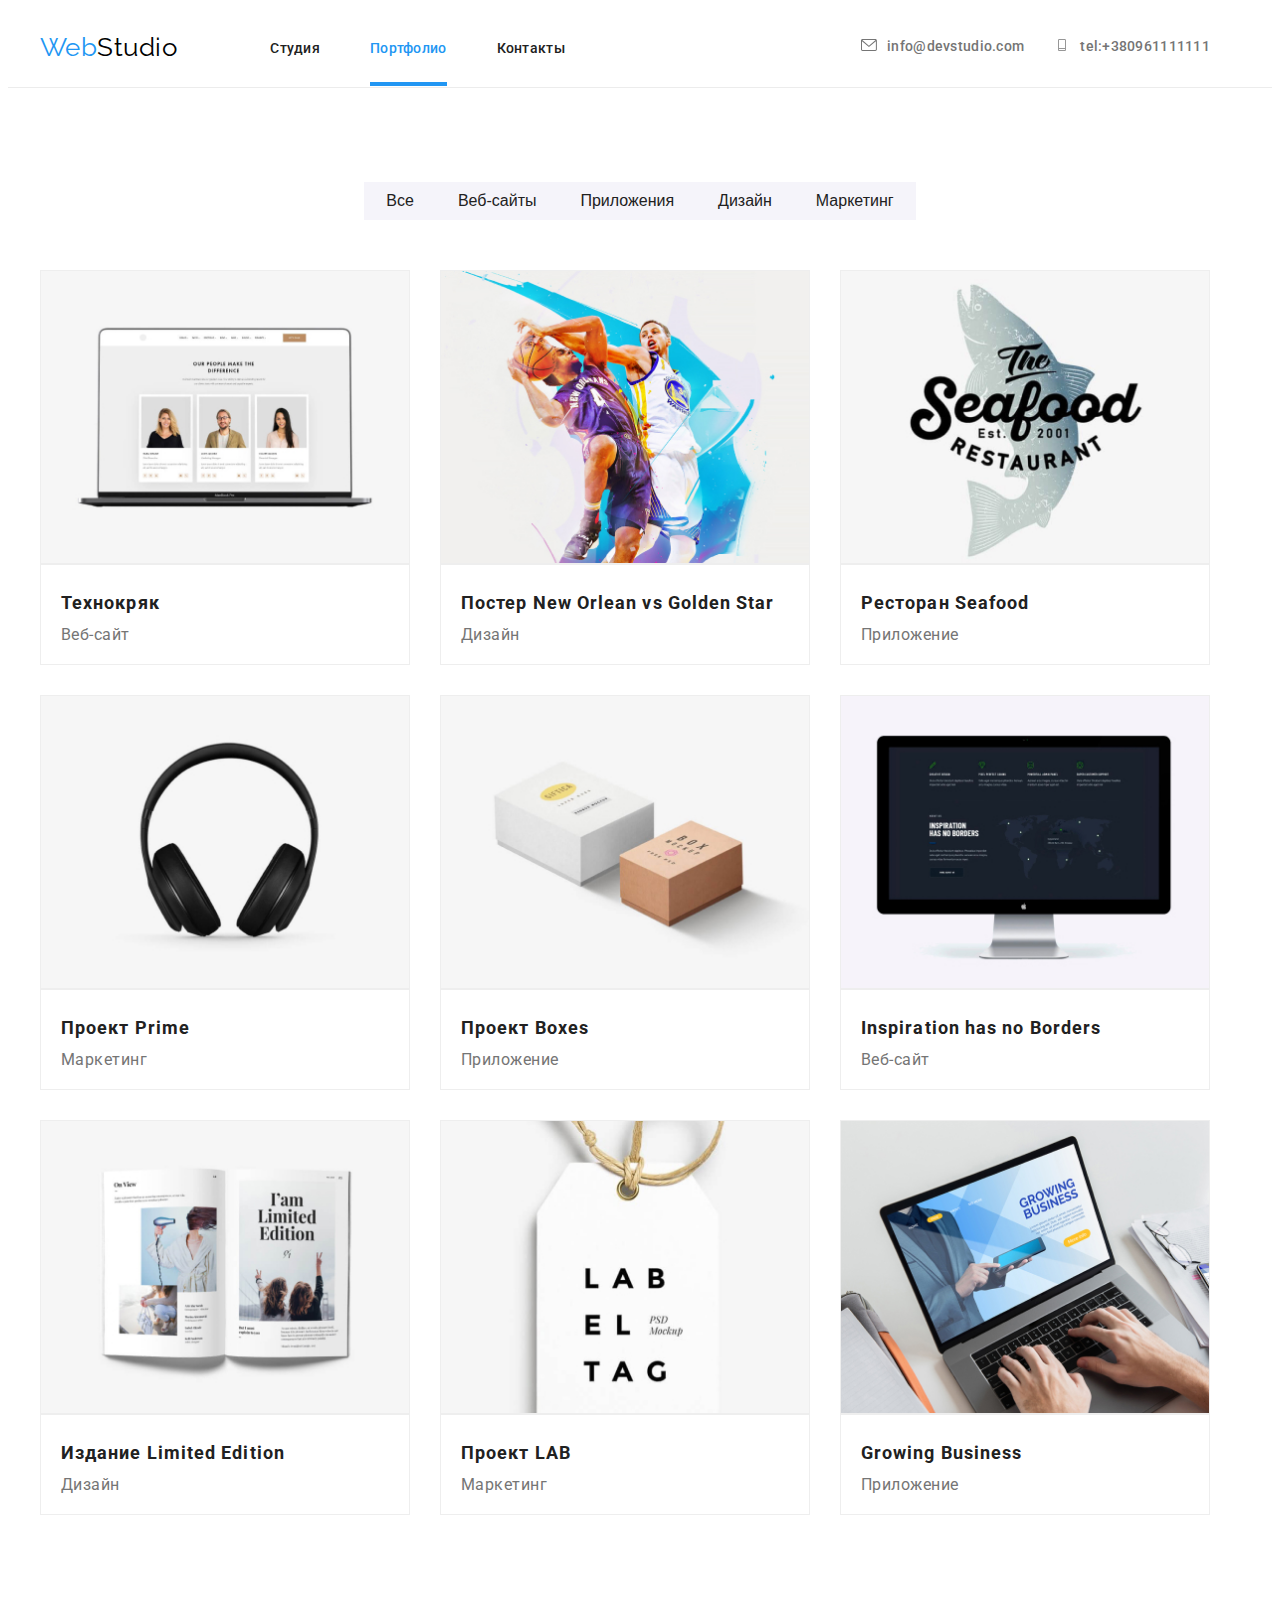
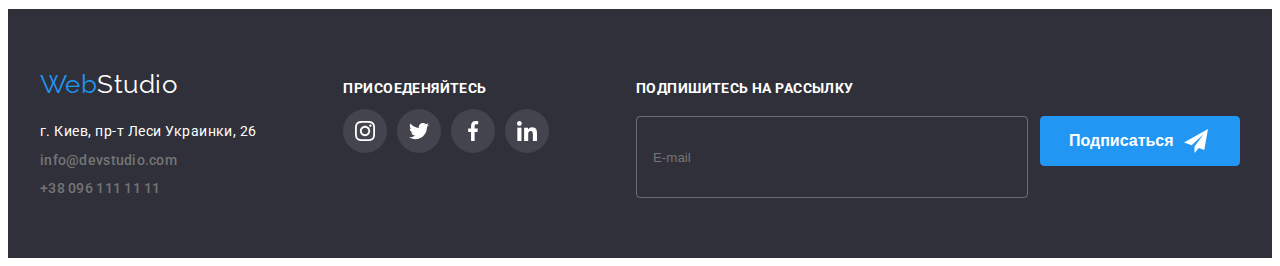
==== commit ea26e9bc: "3" ====
--- a/portfolio.html
+++ b/portfolio.html
@@ -15,7 +15,7 @@
 
 <body>
     <!-- Шапка -->
-    <header class="header">
+    <header class="header border">
         <div class="container header__container">
             <nav class="header__nav">
                 <a href="" class="logo header__logo"><span class="header__logo-part">Web</span>Studio</a>
@@ -76,79 +76,128 @@
                 </li>
 
                 <li class="portfolio__project-element">
-                    <a href="">
-                        <img class="portfolio__project-img" src="./images/portfolio/poster.jpg" width="370" height="294"
-                            alt="Постер New Orlean vs Golden Star"></a>
+                    <a href="#" class="portfolio__project-list-link-wrapper">
+                        <div class="portfolio__project-list-img-wrapper">
+                            <img class="portfolio__project-img" src="./images/portfolio/poster.jpg" width="370" height="294"
+                                alt="Технокряк">
+                            <p class="portfolio__overlay">Технокряк это современная площадка распространения коронавируса. Компании
+                                используют эту платформу
+                                для цифрового
+                                шпионажа и атак на защищённые сервера конкурентов.</p>
+                        </div>
+                    </a>
                     <div class="portfolio__list">
                         <h3 class="portfolio__project-list">Постер New Orlean vs Golden Star</h3>
                         <p class="portfolio__filter">Дизайн</p>
                     </div>
                 </li>
-
-                <li class="portfolio__project-element">
-                    <a href="">
-                        <img class="portfolio__project-img" src="./images/portfolio/seafood.jpg" width="370" height="294"
-                            alt="Ресторан Seafood"></a>
+                <li class="portfolio__project-element">
+                    <a href="#" class="portfolio__project-list-link-wrapper">
+                        <div class="portfolio__project-list-img-wrapper">
+                            <img class="portfolio__project-img" src="./images/portfolio/seafood.jpg" width="370" height="294"
+                                alt="Технокряк">
+                            <p class="portfolio__overlay">Технокряк это современная площадка распространения коронавируса. Компании
+                                используют эту платформу
+                                для цифрового
+                                шпионажа и атак на защищённые сервера конкурентов.</p>
+                        </div>
+                    </a>
                     <div class="portfolio__list">
                         <h3 class="portfolio__project-list">Ресторан Seafood</h3>
                         <p class="portfolio__filter">Приложение</p>
                     </div>
                 </li>
-
-                <li class="portfolio__project-element">
-                    <a href="">
-                        <img class="portfolio__project-img" src="./images/portfolio/headphones.jpg" width="370" height="294"
-                            alt="Проект Prime"></a>
+                <li class="portfolio__project-element">
+                    <a href="#" class="portfolio__project-list-link-wrapper">
+                        <div class="portfolio__project-list-img-wrapper">
+                            <img class="portfolio__project-img" src="./images/portfolio/headphones.jpg" width="370" height="294"
+                                alt="Технокряк">
+                            <p class="portfolio__overlay">Технокряк это современная площадка распространения коронавируса. Компании
+                                используют эту платформу
+                                для цифрового
+                                шпионажа и атак на защищённые сервера конкурентов.</p>
+                        </div>
+                    </a>
                     <div class="portfolio__list">
                         <h3 class="portfolio__project-list">Проект Prime</h3>
                         <p class="portfolio__filter">Маркетинг</p>
                     </div>
                 </li>
-
-                <li class="portfolio__project-element">
-                    <a href="">
-                        <img class="portfolio__project-img" src="./images/portfolio/boxes.jpg" width="370" height="294"
-                            alt="Проект Boxes"></a>
+                <li class="portfolio__project-element">
+                    <a href="#" class="portfolio__project-list-link-wrapper">
+                        <div class="portfolio__project-list-img-wrapper">
+                            <img class="portfolio__project-img" src="./images/portfolio/boxes.jpg" width="370" height="294"
+                                alt="Технокряк">
+                            <p class="portfolio__overlay">Технокряк это современная площадка распространения коронавируса. Компании
+                                используют эту платформу
+                                для цифрового
+                                шпионажа и атак на защищённые сервера конкурентов.</p>
+                        </div>
+                    </a>
                     <div class="portfolio__list">
                         <h3 class="portfolio__project-list">Проект Boxes</h3>
                         <p class="portfolio__filter">Приложение</p>
                     </div>
                 </li>
-
-                <li class="portfolio__project-element">
-                    <a href="">
-                        <img class="portfolio__project-img" src="./images/portfolio/borders-screen.jpg" width="370" height="294"
-                            alt="Inspiration has no Borders"></a>
+                <li class="portfolio__project-element">
+                    <a href="#" class="portfolio__project-list-link-wrapper">
+                        <div class="portfolio__project-list-img-wrapper">
+                            <img class="portfolio__project-img" src="./images/portfolio/borders-screen.jpg" width="370" height="294"
+                                alt="Технокряк">
+                            <p class="portfolio__overlay">Технокряк это современная площадка распространения коронавируса. Компании
+                                используют эту платформу
+                                для цифрового
+                                шпионажа и атак на защищённые сервера конкурентов.</p>
+                        </div>
+                    </a>
                     <div class="portfolio__list">
                         <h3 class="portfolio__project-list">Inspiration has no Borders</h3>
                         <p class="portfolio__filter">Веб-сайт</p>
                     </div>
                 </li>
-
-                <li class="portfolio__project-element">
-                    <a href="">
-                        <img class="portfolio__project-img" src="./images/portfolio/book.jpg" width="370" height="294"
-                            alt="Издание Limited Edition"></a>
+                <li class="portfolio__project-element">
+                    <a href="#" class="portfolio__project-list-link-wrapper">
+                        <div class="portfolio__project-list-img-wrapper">
+                            <img class="portfolio__project-img" src="./images/portfolio/book.jpg" width="370" height="294"
+                                alt="Технокряк">
+                            <p class="portfolio__overlay">Технокряк это современная площадка распространения коронавируса. Компании
+                                используют эту платформу
+                                для цифрового
+                                шпионажа и атак на защищённые сервера конкурентов.</p>
+                        </div>
+                    </a>
                     <div class="portfolio__list">
                         <h3 class="portfolio__project-list">Издание Limited Edition</h3>
                         <p class="portfolio__filter">Дизайн</p>
                     </div>
                 </li>
-
-                <li class="portfolio__project-element">
-                    <a href="">
-                        <img class="portfolio__project-img" src="./images/portfolio/label-tag.jpg" width="370" height="294"
-                            alt="Проект LAB"></a>
+                <li class="portfolio__project-element">
+                    <a href="#" class="portfolio__project-list-link-wrapper">
+                        <div class="portfolio__project-list-img-wrapper">
+                            <img class="portfolio__project-img" src="./images/portfolio/label-tag.jpg" width="370" height="294"
+                                alt="Технокряк">
+                            <p class="portfolio__overlay">Технокряк это современная площадка распространения коронавируса. Компании
+                                используют эту платформу
+                                для цифрового
+                                шпионажа и атак на защищённые сервера конкурентов.</p>
+                        </div>
+                    </a>
                     <div class="portfolio__list">
                         <h3 class="portfolio__project-list">Проект LAB</h3>
                         <p class="portfolio__filter">Маркетинг</p>
                     </div>
                 </li>
-
-                <li class="portfolio__project-element">
-                    <a href="">
-                        <img class="portfolio__project-img" src="./images/portfolio/notebook.jpg" width="370" height="294"
-                            alt="Growing Business"></a>
+                <li class="portfolio__project-element">
+                    <a href="#" class="portfolio__project-list-link-wrapper">
+                        <div class="portfolio__project-list-img-wrapper">
+                            <img class="portfolio__project-img" src="./images/portfolio/notebook.jpg" width="370" height="294"
+                                alt="Технокряк">
+                            <p class="portfolio__overlay">Технокряк это современная площадка распространения коронавируса. Компании
+                                используют эту платформу
+                                для цифрового
+                                шпионажа и атак на защищённые сервера конкурентов.</p>
+                        </div>
+                    </a>
                     <div class="portfolio__list">
                         <h3 class="portfolio__project-list">Growing Business</h3>
                         <p class="portfolio__filter">Приложение</p>
@@ -164,7 +213,7 @@
     <footer class="footer">
         <div class="container soc-footer">
             <div class="footer__container">
-                <a href="" class="footer__logo"><span class="logo__part">Web</span>Studio</a>
+                <a href="" class="footer__logo"><span class="footer__logo-part">Web</span>Studio</a>
                 <address class="footer__adress">г. Киев, пр-т Леси Украинки, 26</address>
                 <ul>
                     <li><a class="footer__mail" href="mailto:info@devstudio.com">info@devstudio.com</a></li>
--- a/css/main.min.css
+++ b/css/main.min.css
@@ -1,2 +1,2 @@
-:root{--primary-text-color: #757575;--title-text-color: #212121;--accent-color: #2196f3;--primary-white-color: #ffffff;--primary-bgc-color: #f5f4fa;--dark-bg-color: #2f303a}.visually-hidden{position:absolute !important;clip:rect(1px 1px 1px 1px);clip:rect(1px 1px 1px 1px);padding:0 !important;border:0 !important;height:0 !important;width:0 !important;overflow:hidden}h1,h2,h3,h4,h5,h6,p{margin-top:0;margin-bottom:0}body{background-color:#ffffff;color:var(--primary-text-color);font-family:roboto, sans-serif;letter-spacing:0.03em}ul{list-style:none;margin-top:0;margin-bottom:0;padding-left:0}img{display:block}button{cursor:pointer}.list{list-style:none}.container{width:1200px;margin:0 auto;padding-left:15px;padding-right:15px}.button.primary{color:var(--primary-white-color);background-color:var(--accent-color);font-weight:700;font-size:16px;line-height:1.87;letter-spacing:0.06em;width:200px;height:50px;margin-top:30px;margin-left:500px}.button.secondary{color:var(--title-text-color);background-color:#f5f4fa;font-weight:500;font-size:16px;line-height:1.62;border:solid 0;padding-top:6px;padding-bottom:6px;padding-right:22px;padding-left:22px}.button.secondary:hover,.button.secondary:focus{background-color:var(--accent-color);color:var(--primary-white-color)}.social-list{display:flex;justify-content:space-between;max-width:206px;margin-left:32px;margin-right:32px;margin-bottom:30px}.social-list-link{display:flex;justify-content:center;align-items:center;width:44px;height:44px;border-radius:50%;background-color:#fff;transition:background-color 250ms linear, color 250ms linear}.social-list-link:hover,.social-list-link:focus{background-color:var(--accent-color)}.social-list-link:hover .social-list-icon,.social-list-link:focus .social-list-icon{fill:var(--primary-white-color)}.social-list-icon{width:20px;height:20px;fill:#afb1b8;transition:fill 250ms linear}.section-title{color:var(--title-text-color);font-weight:bold;font-size:36px;line-height:1.16;text-align:center;margin-bottom:50px}.backdrop{position:fixed;top:0;left:0;z-index:100;width:100vw;height:100vh;background-color:rgba(0,0,0,0.2);transition:opacity 500ms linear, visibility 500ms linear}.modal{position:absolute;top:50%;left:50%;transform:translate(-50%, -50%);width:528px;min-height:581px;background-color:var(--primary-white-color);padding:40px}.modal__close-btn{position:absolute;top:8px;right:8px;width:30px;height:30px;border-radius:50%;border:1px solid rgba(0,0,0,0.1);background-color:transparent;cursor:pointer;padding:0}.modal__close-btn:hover{fill:var(--accent-color)}.button__list-icon{width:18px;height:18px;color:#000000}.modal__form{display:flex;flex-direction:column}.modal__form-head{font-size:20px;font-weight:700;text-align:center;margin-bottom:12px;color:var(--title-text-color)}.modal__form-field{font-weight:400;font-size:12px;margin-top:10px}.modal__form-input-wrapper{position:relative;display:block;margin-top:4px}.modal__form-input{width:448px;height:40px;border:1px solid rgba(33,33,33,0.2);border-radius:4px;padding-left:42px;transition:border-color 250ms cubic-bezier(0.4, 0, 0.2, 1);cursor:pointer}.modal__form-input:focus{outline:none;border-color:var(--accent-color)}.modal__form-input:focus+.modal-form-icon{fill:var(--accent-color)}.modal__form-icon{position:absolute;top:50%;left:12px;transform:translateY(-50%);display:block;width:18px;height:18px;background-color:transparent;transition:fill 250ms cubic-bezier(0.4, 0, 0.2, 1)}.modal__form-message{width:448px;height:120px;resize:none;padding:15px;border:1px solid rgba(33,33,33,0.2);border-radius:4px;margin-top:4px;transition:border-color 250ms cubic-bezier(0.4, 0, 0.2, 1)}.modal__form-message::placeholder{color:rgba(117,117,117,0.5)}.modal__form-message:focus{outline:none;border-color:var(--accent-color)}.modal__form-checkbox-desc{font-weight:400;font-size:14px;display:flex;margin-top:20px}.is-hidden{opacity:0;visibility:hidden;pointer-events:none}.modal__form-checkbox-desc::before{display:block;content:"";width:16px;height:15px;border:1px solid var(--title-text-color);border-radius:4px;cursor:pointer;display:flex;margin-right:8px}.modal__form-check:checked+.modal__form-checkbox-desc::before{background-color:#2196f3;background-image:url("../images/check.svg");background-size:contain;border-color:#2196f3}.modal__form-checkbox-link{color:#2196f3}.modal__form-btn{color:var(--primary-white-color);background-color:var(--accent-color);font-weight:700;font-size:16px;line-height:1.87;letter-spacing:0.06em;width:200px;height:50px;border:none;border-radius:4px;margin-top:30px;margin-left:154px}.header{padding-top:24px;padding-bottom:24px}.header__menu{display:flex}.header__menu-item .header__menu-link{color:var(--title-text-color);font-weight:500;font-size:14px;line-height:1.14;letter-spacing:0.02em;text-decoration:none;transition:color 250ms linear}.header__menu-item .header__menu-link.current{color:var(--accent-color);position:relative}.header__menu-item .header__menu-link.current:before{content:"";position:absolute;width:100%;height:4px;background-color:var(--accent-color);bottom:-30px}.header__container{display:flex;align-items:center}.header__nav{display:flex;align-items:center}.header__menu-item:not(:last-child){margin-right:50px}.menu{display:flex;align-items:center}.menu .header__menu-link:hover,.menu .header__menu-link:focus,.menu .header__menu-link:active{color:var(--accent-color);letter-spacing:0.02em}.menu .header__menu-link.current{color:var(--accent-color)}.header__logo{color:#000000;font-family:raleway, cursive;font-size:26px;line-height:1.19;text-decoration:none;margin-right:93px}.header__logo-part{color:var(--accent-color)}.header__contacts{display:flex;margin-left:auto}.border{border-bottom:1px solid #ececec}.header__contacts-icon{width:16px;height:12px;fill:#757575;margin-right:10px}.header__contacts-item{display:flex;margin-right:30px}.header__contacts-link{color:var(--primary-text-color);font-weight:500;font-size:14px;line-height:1.14;letter-spacing:0.02em;text-decoration:none;justify-content:center;align-items:center;transition:color 250ms linear}.header__contacts-link:hover,.header__contacts-link:focus{color:var(--accent-color)}.header__contacts-link:hover .header__contacts-icon,.header__contacts-link:focus .header__contacts-icon{fill:var(--accent-color)}.hero{background-color:#2f303a;background-image:linear-gradient(rgba(47,48,58,0.4), rgba(47,48,58,0.4)),url(../images/hero.jpg);background-repeat:no-repeat;background-position:center;padding-top:200px;padding-bottom:200px}.hero__title{color:var(--primary-white-color);font-style:normal;font-weight:900;font-size:44px;line-height:1.36;text-align:center;letter-spacing:0.06em;text-transform:uppercase;width:696px;align-items:center;margin:0 auto}.features{padding-top:94px;padding-bottom:94px}.features__list-heading{color:var(--title-text-color);font-weight:700;font-size:14px;line-height:1.14;text-transform:uppercase}.features__list-text{font-style:normal;font-weight:normal;font-size:14px;line-height:24px;width:270px;height:75px;padding-top:10px}.features__list-icon{width:70px;height:70px}.features__list-part{width:100%;height:120px;background-color:#f5f4fa;display:flex;justify-content:center;align-items:center;margin-bottom:30px}.features__list{display:flex;flex-wrap:wrap}.features__list .features__list-item{width:270px}.features__list .features__list-item:not(:last-child){margin-right:30px}.section{padding-bottom:94px}.section__list{display:flex;flex-wrap:wrap}.section__list:not(:last-child){margin-right:30px}.section__list-item{position:relative;display:flex;flex-wrap:wrap}.section__list-item:not(:last-child){margin-right:30px}.section__list-overlay{position:absolute;bottom:0;left:0;width:100%;height:70px;font-weight:bold;font-size:14px;line-height:16px;text-align:center;letter-spacing:0.03em;text-transform:uppercase;background-color:rgba(47,48,58,0.8);color:var(--primary-white-color);display:flex;align-items:center;justify-content:center}.team{background-color:#f5f4fa;padding-top:94px;padding-bottom:94px}.team__list{display:flex;flex-wrap:wrap}.team__list-img:not(:last-child){margin-right:30px}.team__list-part{display:block;background-color:#fff;border:solid 1px var(--primary-white-color);width:270px;padding:0 auto;box-shadow:0px 1px 3px rgba(0,0,0,0.12),0px 1px 1px rgba(0,0,0,0.14),0px 2px 1px rgba(0,0,0,0.2)}.team__list-subtitle{color:var(--title-text-color);font-weight:500;font-size:16px;line-height:1.2;text-align:center;margin-top:30px;margin-bottom:10px}.team__list-subtext{text-align:center;margin-bottom:16px}.team-list .team__list-subtext{font-weight:400;font-size:16px;line-height:1.2}.portfolio{padding-top:94px;padding-bottom:94px}.portfolio__list{padding:20px;border:solid 1px #eeeeee}.portfolio__project{display:flex;flex-wrap:wrap;margin-top:-30px}.portfolio__project-img{background:#ffffff;border:1px solid #eeeeee;box-sizing:border-box}.portfolio__project-list{color:var(--title-text-color);font-weight:700;font-size:18px;line-height:2;letter-spacing:0.06em;margin-bottom:4px}.portfolio__overlay{position:absolute;top:0;left:0;width:100%;height:100%;font-size:18px;line-height:28px;letter-spacing:0.03em;overflow:auto;transform:translateY(100%);padding-top:63px;padding-bottom:63px;padding-left:24px;padding-right:24px;background-color:rgba(33,150,243,0.9);color:var(--primary-white-color);transition:transform 250ms linear}.portfolio__project-list-img-wrapper{position:relative;overflow:hidden}.portfolio__project-list-link-wrapper:hover .portfolio__overlay,.portfolio__project-list-link-wrapper:focus .portfolio__overlay{transform:translateY(0%)}.portfolio__project-img:hover,.portfolio__project-img:focus{box-shadow:0px 1px 1px rgba(0,0,0,0.12),0px 4px 4px rgba(0,0,0,0.06),1px 4px 6px rgba(0,0,0,0.16)}.portfolio__project-element{width:370px;margin-right:30px;margin-top:30px}.portfolio__project-element:nth-child(3n){margin-right:0}.portfolio__btn{display:flex;justify-content:center;margin-bottom:50px}.portfolio__btn-item:not(:last-child){margin-right:8px}.customers{padding-top:94px;padding-bottom:94px}.customers__list{display:flex}.customers__list-link{display:flex;width:170px;height:92px;border:solid 1px #afb1b8;align-items:center;justify-content:center;margin-right:30px;transition:color 250ms linear}.customers__list-icon{width:106px;height:60px;fill:#afb1b8}.customers__list-link:hover .customers__list-icon,.customers__list-link:focus .customers__list-icon{fill:var(--accent-color)}.customers__list-link:hover{border-color:var(--accent-color)}.footer{background-color:#2f303a;padding-top:60px;padding-bottom:60px}.footer__logo{color:var(--primary-white-color);font-family:raleway, cursive;font-size:26px;line-height:1.19;text-decoration:none;display:block}.footer__adress{color:#ffffff;font-family:Roboto;font-style:normal;font-weight:400;font-size:14px;line-height:1.71;margin-top:20px;margin-bottom:9px}.footer__mail{color:var(--primary-text-color);font-weight:500;font-size:14px;line-height:1.14;letter-spacing:0.02em;display:block;padding-bottom:9px;text-decoration:none}.footer__tel{color:var(--primary-text-color);font-weight:500;font-size:14px;line-height:1.14;letter-spacing:0.02em;text-decoration:none}.footer__part{width:206px;height:80px;display:block;justify-content:center;align-items:center}.footer__list{display:flex;justify-content:space-between;max-width:206px}.footer__list-icon{width:20px;height:20px;fill:#ffffff}.footer__list-link{display:flex;justify-content:center;align-items:center;width:44px;height:44px;border-radius:50%;background-color:#43444d}.footer__social{color:var(--primary-white-color);font-size:14px;line-height:1.14px;letter-spacing:0.03em;text-transform:uppercase;padding-bottom:20px}.soc-footer.container{display:flex;align-items:baseline;justify-content:space-between}.footer__list-link:hover,.footer__list-link:focus{background-color:var(--accent-color)}.footer__list-link:hover .footer__list-icon,.footer__list-link:focus .footer__list-icon{fill:var(--primary-white-color)}.footer__subscribe-title{text-transform:uppercase;margin-bottom:20px;font-weight:bold;color:var(--primary-white-color);font-size:14px;line-height:1.17;letter-spacing:0.03em}.footer__subscribe-form{display:flex}.footer__subscribe-mail-field{background-color:transparent;padding:15px 16px;width:358px;height:50px;outline:none;border:1px solid rgba(255,255,255,0.3);border-radius:4px;color:rgba(255,255,255,0.6);margin-right:12px}.footer__subscribe-mail-button{width:200px;height:50px;background-color:var(--accent-color);border:1px solid var(--accent-color);border-radius:4px;color:var(--primary-white-color);font-weight:bold;padding:0;line-height:1.87;font-size:16px;display:flex;padding:10px 28px;align-items:center;cursor:pointer;transition:box-shadow 250ms var(--cubic)}.footer__subscribe-mail-button-ico{margin-left:10px}
+:root{--primary-text-color: #757575;--title-text-color: #212121;--accent-color: #2196f3;--primary-white-color: #ffffff;--primary-bgc-color: #f5f4fa;--dark-bg-color: #2f303a}.visually-hidden{position:absolute !important;clip:rect(1px 1px 1px 1px);clip:rect(1px 1px 1px 1px);padding:0 !important;border:0 !important;height:0 !important;width:0 !important;overflow:hidden}h1,h2,h3,h4,h5,h6,p{margin-top:0;margin-bottom:0}body{background-color:#ffffff;color:var(--primary-text-color);font-family:roboto, sans-serif;letter-spacing:0.03em}ul{list-style:none;margin-top:0;margin-bottom:0;padding-left:0}img{display:block}button{cursor:pointer}.list{list-style:none}.container{width:1200px;margin:0 auto;padding-left:15px;padding-right:15px}.button.primary{color:var(--primary-white-color);background-color:var(--accent-color);font-weight:700;font-size:16px;line-height:1.87;letter-spacing:0.06em;width:200px;height:50px;margin-top:30px;margin-left:500px}.button.secondary{color:var(--title-text-color);background-color:#f5f4fa;font-weight:500;font-size:16px;line-height:1.62;border:solid 0;padding-top:6px;padding-bottom:6px;padding-right:22px;padding-left:22px}.button.secondary:hover,.button.secondary:focus{background-color:var(--accent-color);color:var(--primary-white-color)}.social-list{display:flex;justify-content:space-between;max-width:206px;margin-left:32px;margin-right:32px;margin-bottom:30px}.social-list-link{display:flex;justify-content:center;align-items:center;width:44px;height:44px;border-radius:50%;background-color:#fff;transition:background-color 250ms linear, color 250ms linear}.social-list-link:hover,.social-list-link:focus{background-color:var(--accent-color)}.social-list-icon{width:20px;height:20px;fill:#afb1b8;transition:fill 250ms linear}.social-list-link:hover .social-list-icon,.social-list-link:focus .social-list-icon{fill:var(--primary-white-color)}.section-title{color:var(--title-text-color);font-weight:bold;font-size:36px;line-height:1.16;text-align:center;margin-bottom:50px}.backdrop{position:fixed;top:0;left:0;z-index:100;width:100vw;height:100vh;background-color:rgba(0,0,0,0.2);transition:opacity 500ms linear, visibility 500ms linear}.modal{position:absolute;top:50%;left:50%;transform:translate(-50%, -50%);width:528px;min-height:581px;background-color:var(--primary-white-color);padding:40px}.modal__close-btn{position:absolute;top:8px;right:8px;width:30px;height:30px;border-radius:50%;border:1px solid rgba(0,0,0,0.1);background-color:transparent;cursor:pointer;padding:0}.modal__close-btn:hover{fill:var(--accent-color)}.button__list-icon{width:18px;height:18px;color:#000000}.modal__form{display:flex;flex-direction:column}.modal__form-head{font-size:20px;font-weight:700;text-align:center;margin-bottom:12px;color:var(--title-text-color)}.modal__form-field{font-weight:400;font-size:12px;margin-top:10px}.modal__form-input-wrapper{position:relative;display:block;margin-top:4px}.modal__form-input{width:448px;height:40px;border:1px solid rgba(33,33,33,0.2);border-radius:4px;padding-left:42px;transition:border-color 250ms cubic-bezier(0.4, 0, 0.2, 1);cursor:pointer}.modal__form-input:focus{outline:none;border-color:var(--accent-color)}.modal__form-icon{position:absolute;top:50%;left:12px;transform:translateY(-50%);display:block;width:18px;height:18px;background-color:transparent;transition:fill 250ms cubic-bezier(0.4, 0, 0.2, 1)}.modal__form-input:focus+.modal__form-icon{fill:var(--accent-color)}.modal__form-message{width:448px;height:120px;resize:none;padding:15px;border:1px solid rgba(33,33,33,0.2);border-radius:4px;margin-top:4px;transition:border-color 250ms cubic-bezier(0.4, 0, 0.2, 1)}.modal__form-message::placeholder{color:rgba(117,117,117,0.5)}.modal__form-message::placeholder:focus{outline:none;border-color:var(--accent-color)}.modal__form-checkbox-desc{font-weight:400;font-size:14px;display:flex;margin-top:20px}.is-hidden{opacity:0;visibility:hidden;pointer-events:none}.modal__form-checkbox-desc::before{display:block;content:"";width:16px;height:15px;border:1px solid var(--title-text-color);border-radius:4px;cursor:pointer;display:flex;margin-right:8px}.modal__form-check:checked+.modal__form-checkbox-desc::before{background-color:#2196f3;background-image:url("../images/check.svg");background-size:contain;border-color:#2196f3}.modal__form-checkbox-link{color:#2196f3}.modal__form-btn{color:var(--primary-white-color);background-color:var(--accent-color);font-weight:700;font-size:16px;line-height:1.87;letter-spacing:0.06em;width:200px;height:50px;border:none;border-radius:4px;margin-top:30px;margin-left:154px}.header{padding-top:24px;padding-bottom:24px}.header__menu{display:flex}.header__menu-item .header__menu-link{color:var(--title-text-color);font-weight:500;font-size:14px;line-height:1.14;letter-spacing:0.02em;text-decoration:none;transition:color 250ms linear}.header__menu-item .header__menu-link.current{color:var(--accent-color);position:relative}.header__menu-item .header__menu-link.current:before{content:"";position:absolute;width:100%;height:4px;background-color:var(--accent-color);bottom:-30px}.header__container{display:flex;align-items:center}.header__nav{display:flex;align-items:center}.header__menu-item:not(:last-child){margin-right:50px}.menu{display:flex;align-items:center}.menu .header__menu-link:hover,.menu .header__menu-link:focus,.menu .header__menu-link:active{color:var(--accent-color);letter-spacing:0.02em}.menu .header__menu-link.current{color:var(--accent-color)}.header__logo{color:#000000;font-family:raleway, cursive;font-size:26px;line-height:1.19;text-decoration:none;margin-right:93px}.header__logo-part{color:var(--accent-color)}.header__contacts{display:flex;margin-left:auto}.border{border-bottom:1px solid #ececec}.header__contacts-icon{width:16px;height:12px;fill:#757575;margin-right:10px}.header__contacts-link:hover .header__contacts-icon,.header__contacts-link:focus .header__contacts-icon{fill:var(--accent-color)}.header__contacts-item{display:flex;margin-right:30px}.header__contacts-link{color:var(--primary-text-color);font-weight:500;font-size:14px;line-height:1.14;letter-spacing:0.02em;text-decoration:none;justify-content:center;align-items:center;transition:color 250ms linear}.header__contacts-link:hover,.header__contacts-link:focus{color:var(--accent-color)}.hero{background-color:#2f303a;background-image:linear-gradient(rgba(47,48,58,0.4), rgba(47,48,58,0.4)),url(../images/hero.jpg);background-repeat:no-repeat;background-position:center;padding-top:200px;padding-bottom:200px}.hero__title{color:var(--primary-white-color);font-style:normal;font-weight:900;font-size:44px;line-height:1.36;text-align:center;letter-spacing:0.06em;text-transform:uppercase;width:696px;align-items:center;margin:0 auto}.features{padding-top:94px;padding-bottom:94px}.features__list-heading{color:var(--title-text-color);font-weight:700;font-size:14px;line-height:1.14;text-transform:uppercase}.features__list-text{font-style:normal;font-weight:normal;font-size:14px;line-height:24px;width:270px;height:75px;padding-top:10px}.features__list-icon{width:70px;height:70px}.features__list-part{width:100%;height:120px;background-color:#f5f4fa;display:flex;justify-content:center;align-items:center;margin-bottom:30px}.features__list{display:flex;flex-wrap:wrap}.features__list .features__list-item{width:270px}.features__list .features__list-item:not(:last-child){margin-right:30px}.section{padding-bottom:94px}.section__list{display:flex;flex-wrap:wrap}.section__list:not(:last-child){margin-right:30px}.section__list-item{position:relative;display:flex;flex-wrap:wrap}.section__list-item:not(:last-child){margin-right:30px}.section__list-overlay{position:absolute;bottom:0;left:0;width:100%;height:70px;font-weight:bold;font-size:14px;line-height:16px;text-align:center;letter-spacing:0.03em;text-transform:uppercase;background-color:rgba(47,48,58,0.8);color:var(--primary-white-color);display:flex;align-items:center;justify-content:center}.team{background-color:#f5f4fa;padding-top:94px;padding-bottom:94px}.team__list{display:flex;flex-wrap:wrap}.team__list-img:not(:last-child){margin-right:30px}.team__list-part{display:block;background-color:#fff;border:solid 1px var(--primary-white-color);width:270px;padding:0 auto;box-shadow:0px 1px 3px rgba(0,0,0,0.12),0px 1px 1px rgba(0,0,0,0.14),0px 2px 1px rgba(0,0,0,0.2)}.team__list-subtitle{color:var(--title-text-color);font-weight:500;font-size:16px;line-height:1.2;text-align:center;margin-top:30px;margin-bottom:10px}.team__list-subtext{text-align:center;margin-bottom:16px}.team-list .team__list-subtext{font-weight:400;font-size:16px;line-height:1.2}.portfolio{padding-top:94px;padding-bottom:94px}.portfolio__list{padding:20px;border:solid 1px #eeeeee}.portfolio__project{display:flex;flex-wrap:wrap;margin-top:-30px}.portfolio__project-img{background:#ffffff;border:1px solid #eeeeee;box-sizing:border-box}.portfolio__project-img:hover,.portfolio__project-img:focus{box-shadow:0px 1px 1px rgba(0,0,0,0.12),0px 4px 4px rgba(0,0,0,0.06),1px 4px 6px rgba(0,0,0,0.16)}.portfolio__project-list{color:var(--title-text-color);font-weight:700;font-size:18px;line-height:2;letter-spacing:0.06em;margin-bottom:4px}.portfolio__overlay{position:absolute;top:0;left:0;width:100%;height:100%;font-size:18px;line-height:28px;letter-spacing:0.03em;overflow:auto;transform:translateY(100%);padding-top:63px;padding-bottom:63px;padding-left:24px;padding-right:24px;background-color:rgba(33,150,243,0.9);color:var(--primary-white-color);transition:transform 250ms linear}.portfolio__project-list-link-wrapper:hover .portfolio__overlay,.portfolio__project-list-link-wrapper:focus .portfolio__overlay{transform:translateY(0%)}.portfolio__project-list-img-wrapper{position:relative;overflow:hidden}.portfolio__project-element{width:370px;margin-right:30px;margin-top:30px}.portfolio__project-element:nth-child(3n){margin-right:0}.portfolio__btn{display:flex;justify-content:center;margin-bottom:50px}.portfolio__btn-item{margin-right:8px}.customers{padding-top:94px;padding-bottom:94px}.customers__list{display:flex}.customers__list-link{display:flex;width:170px;height:92px;border:solid 1px #afb1b8;align-items:center;justify-content:center;margin-right:30px;transition:color 250ms linear}.customers__list-link:hover{border-color:var(--accent-color)}.customers__list-icon{width:106px;height:60px;fill:#afb1b8}.customers__list-link:hover .customers__list-icon,.customers__list-link:focus .customers__list-icon{fill:var(--accent-color)}.footer{background-color:#2f303a;padding-top:60px;padding-bottom:60px}.footer__logo{color:var(--primary-white-color);font-family:raleway, cursive;font-size:26px;line-height:1.19;text-decoration:none;display:block}.footer__logo-part{color:var(--accent-color)}.footer__adress{color:#ffffff;font-family:Roboto;font-style:normal;font-weight:400;font-size:14px;line-height:1.71;margin-top:20px;margin-bottom:9px}.footer__mail{color:var(--primary-text-color);font-weight:500;font-size:14px;line-height:1.14;letter-spacing:0.02em;display:block;padding-bottom:9px;text-decoration:none}.footer__tel{color:var(--primary-text-color);font-weight:500;font-size:14px;line-height:1.14;letter-spacing:0.02em;text-decoration:none}.footer__part{width:206px;height:80px;display:block;justify-content:center;align-items:center}.footer__list{display:flex;justify-content:space-between;max-width:206px}.footer__list-icon{width:20px;height:20px;fill:#ffffff}.footer__list-link:hover .footer__list-icon,.footer__list-link:focus .footer__list-icon{fill:var(--primary-white-color)}.footer__list-link{display:flex;justify-content:center;align-items:center;width:44px;height:44px;border-radius:50%;background-color:#43444d}.footer__list-link:hover,.footer__list-link:focus{background-color:var(--accent-color)}.footer__social{color:var(--primary-white-color);font-size:14px;line-height:1.14px;letter-spacing:0.03em;text-transform:uppercase;padding-bottom:20px}.soc-footer.container{display:flex;align-items:baseline;justify-content:space-between}.footer__subscribe-title{text-transform:uppercase;margin-bottom:20px;font-weight:bold;color:var(--primary-white-color);font-size:14px;line-height:1.17;letter-spacing:0.03em}.footer__subscribe-form{display:flex}.footer__subscribe-mail-field{background-color:transparent;padding:15px 16px;width:358px;height:50px;outline:none;border:1px solid rgba(255,255,255,0.3);border-radius:4px;color:rgba(255,255,255,0.6);margin-right:12px}.footer__subscribe-mail-button{width:200px;height:50px;background-color:var(--accent-color);border:1px solid var(--accent-color);border-radius:4px;color:var(--primary-white-color);font-weight:bold;padding:0;line-height:1.87;font-size:16px;display:flex;padding:10px 28px;align-items:center;cursor:pointer;transition:box-shadow 250ms var(--cubic)}.footer__subscribe-mail-button-ico{margin-left:10px}
 /*# sourceMappingURL=main.min.css.map */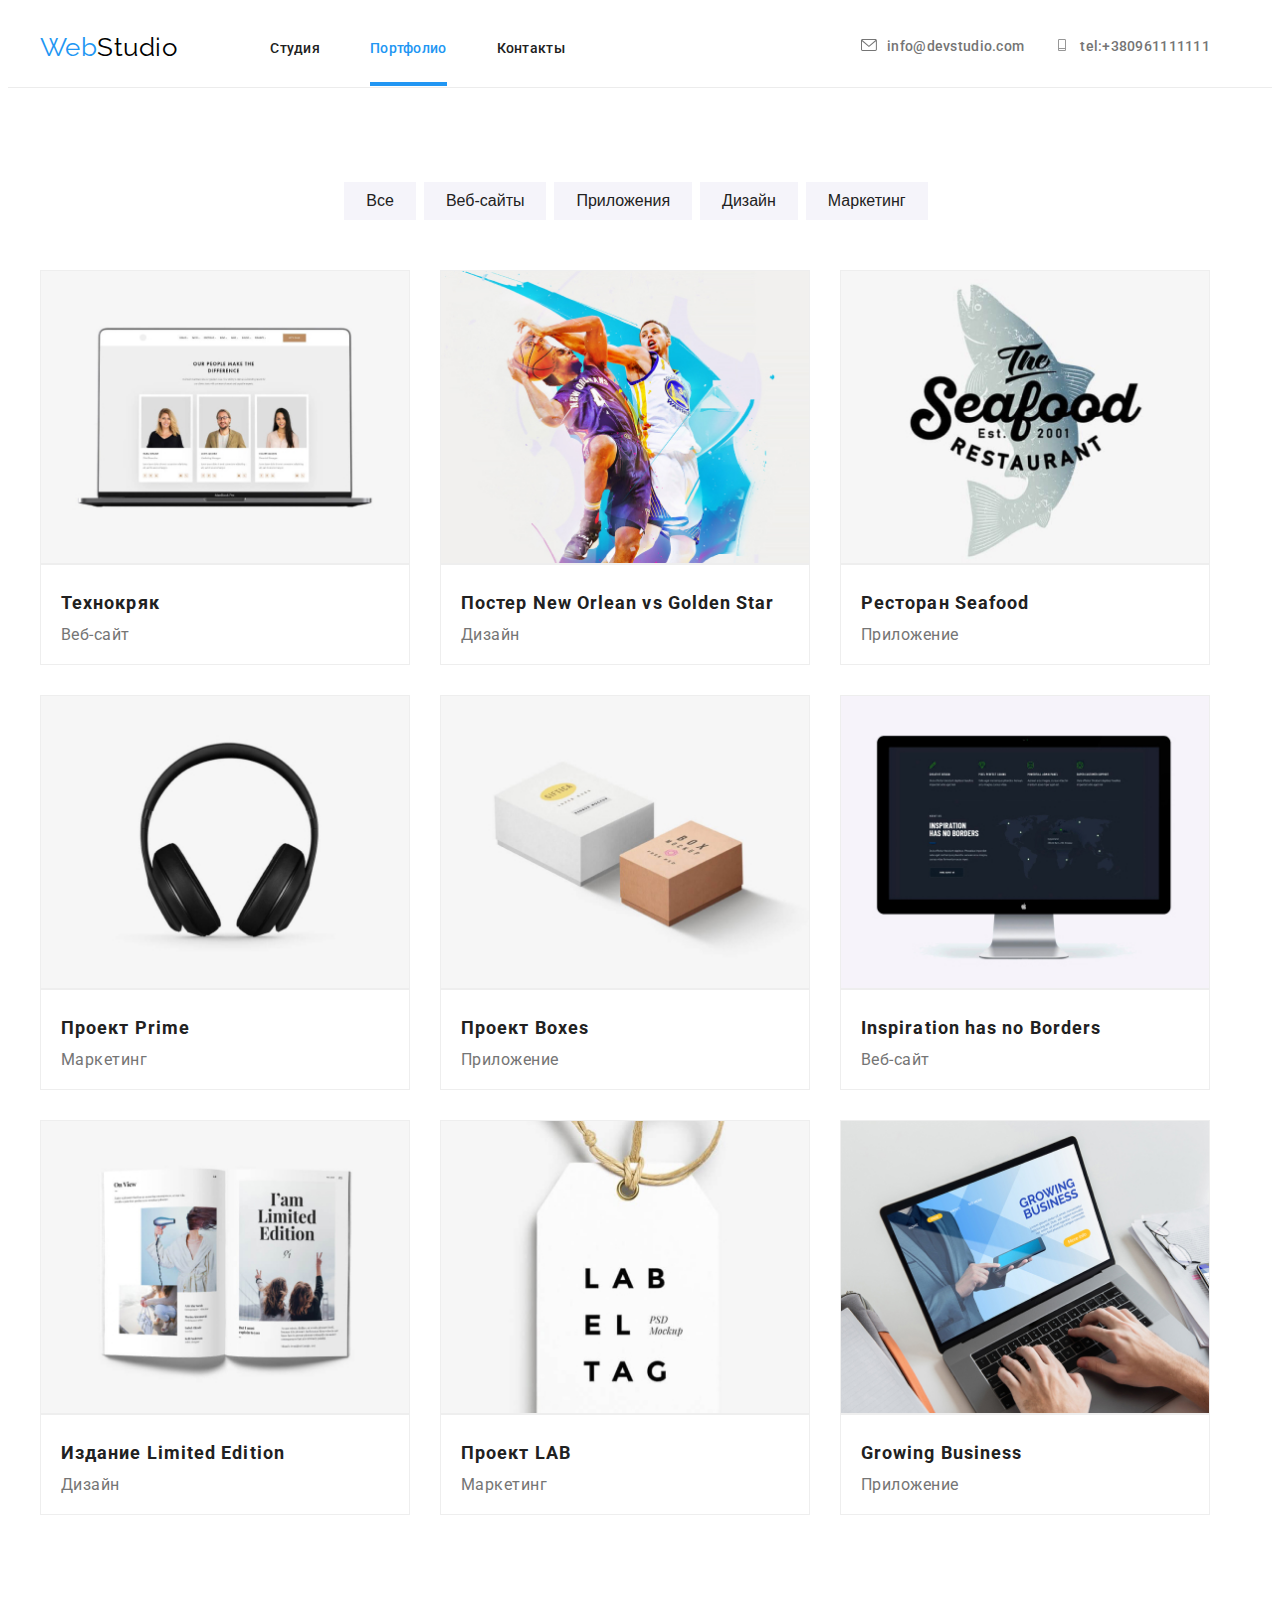
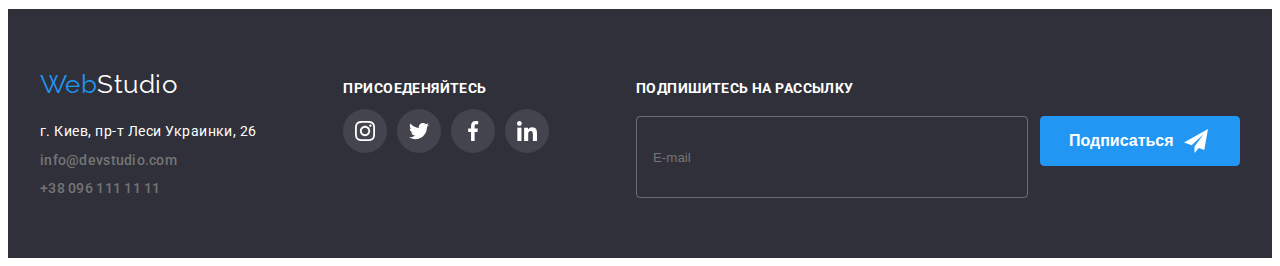
==== commit 0c6cd5e5: "1" ====
--- a/portfolio.html
+++ b/portfolio.html
@@ -52,11 +52,11 @@
     <section class="portfolio">
         <div class="container">
             <ul class="portfolio__btn">
-                <li class="portfolion__btn-item"><button class="button secondary" type="button">Все</button></li>
-                <li class="portfolion__btn-item"><button class="button secondary" type="button">Веб-сайты</button></li>
-                <li class="portfolion__btn-item"><button class="button secondary" type="button">Приложения</button></li>
-                <li class="portfolion__btn-item"><button class="button secondary" type="button">Дизайн</button></li>
-                <li class="portfolion__btn-item"><button class="button secondary" type="button">Маркетинг</button></li>
+                <li class="portfolio__btn-item"><button class="button secondary" type="button">Все</button></li>
+                <li class="portfolio__btn-item"><button class="button secondary" type="button">Веб-сайты</button></li>
+                <li class="portfolio__btn-item"><button class="button secondary" type="button">Приложения</button></li>
+                <li class="portfolio__btn-item"><button class="button secondary" type="button">Дизайн</button></li>
+                <li class="portfolio__btn-item"><button class="button secondary" type="button">Маркетинг</button></li>
             </ul>
 
             <ul class="portfolio__project">
